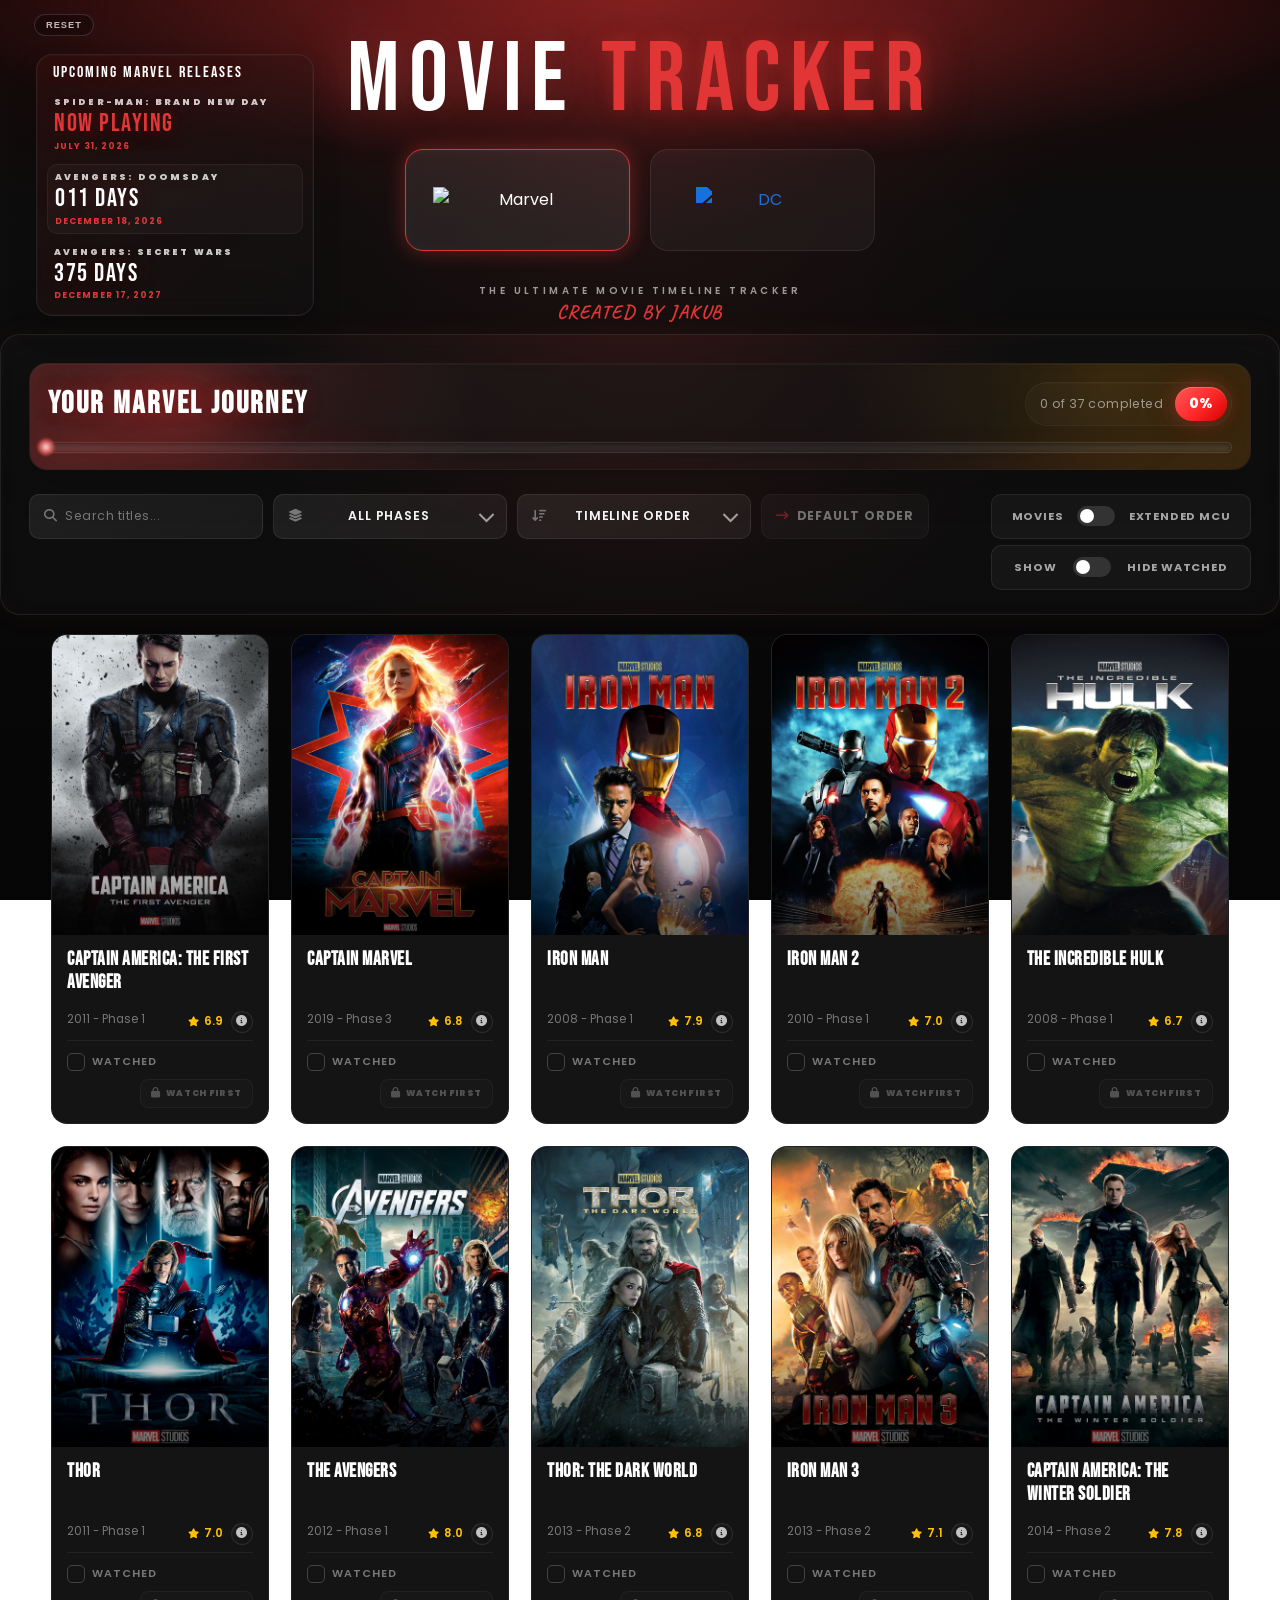
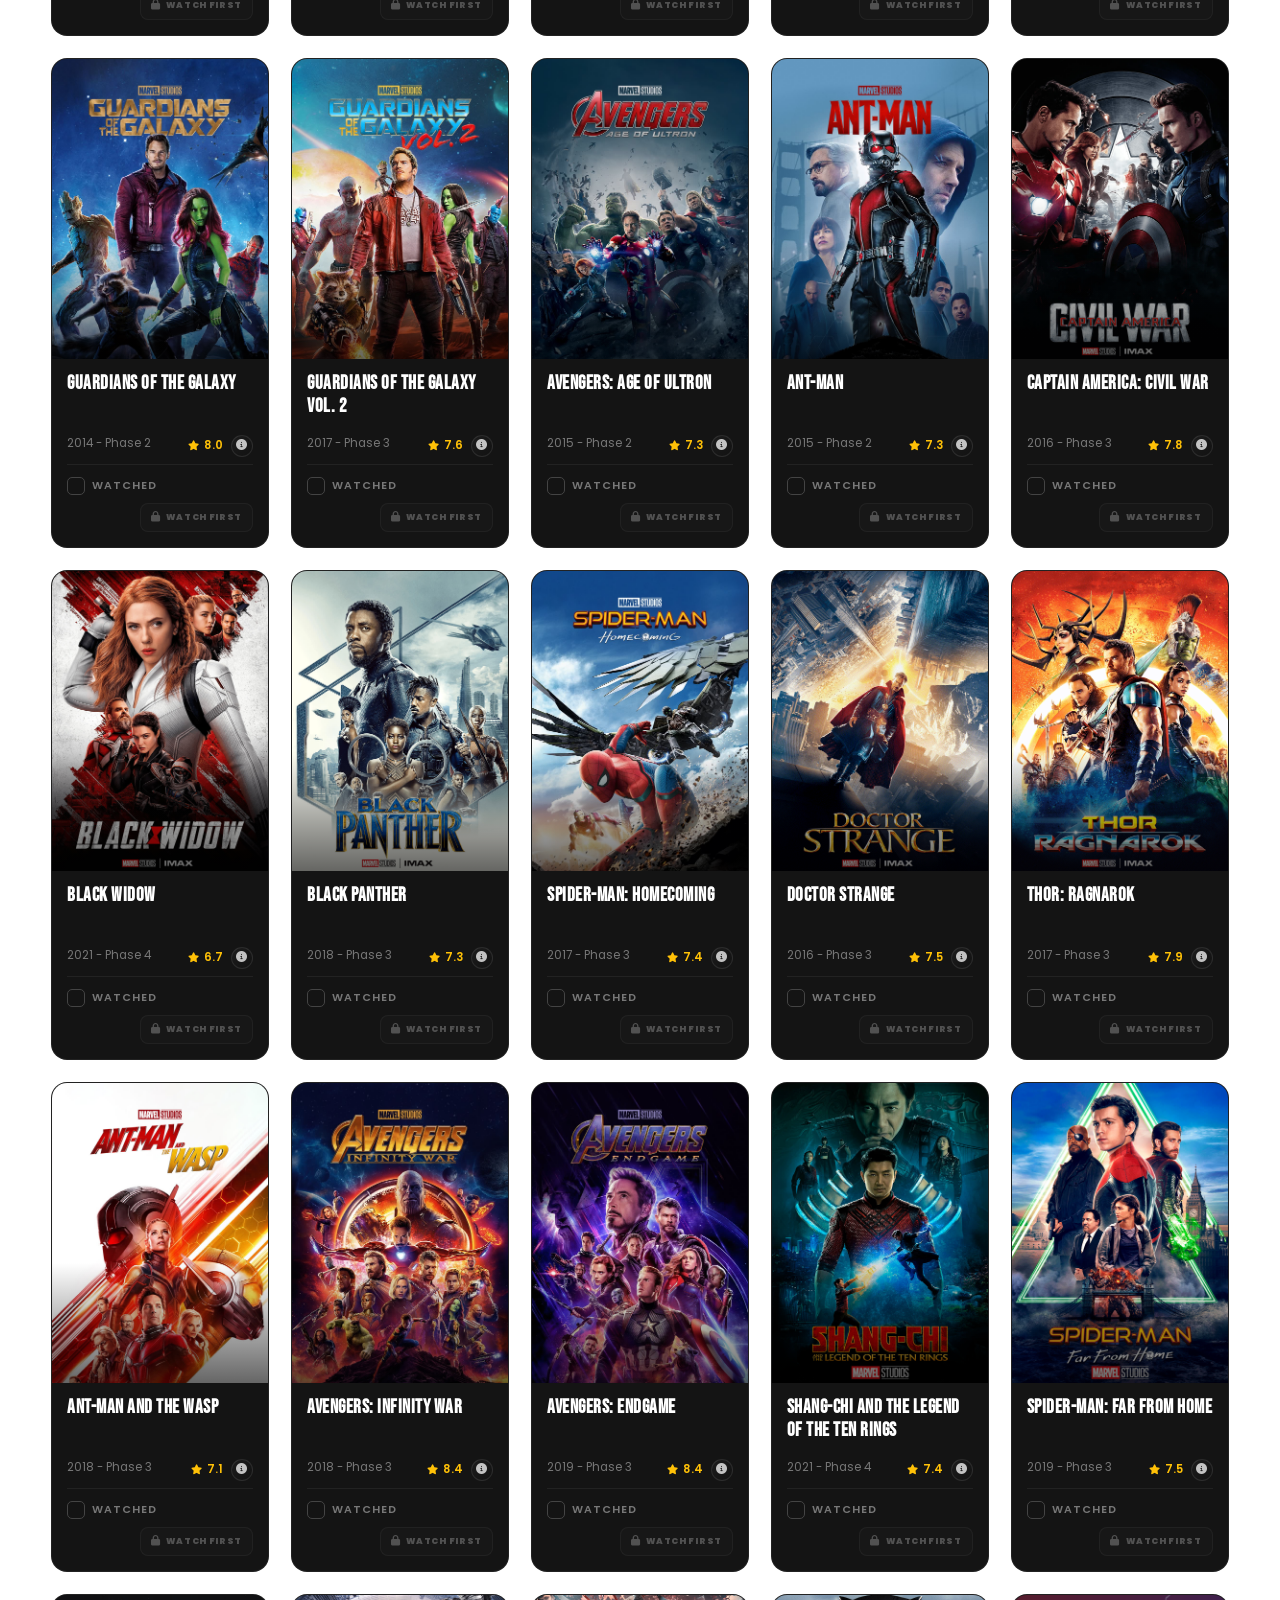
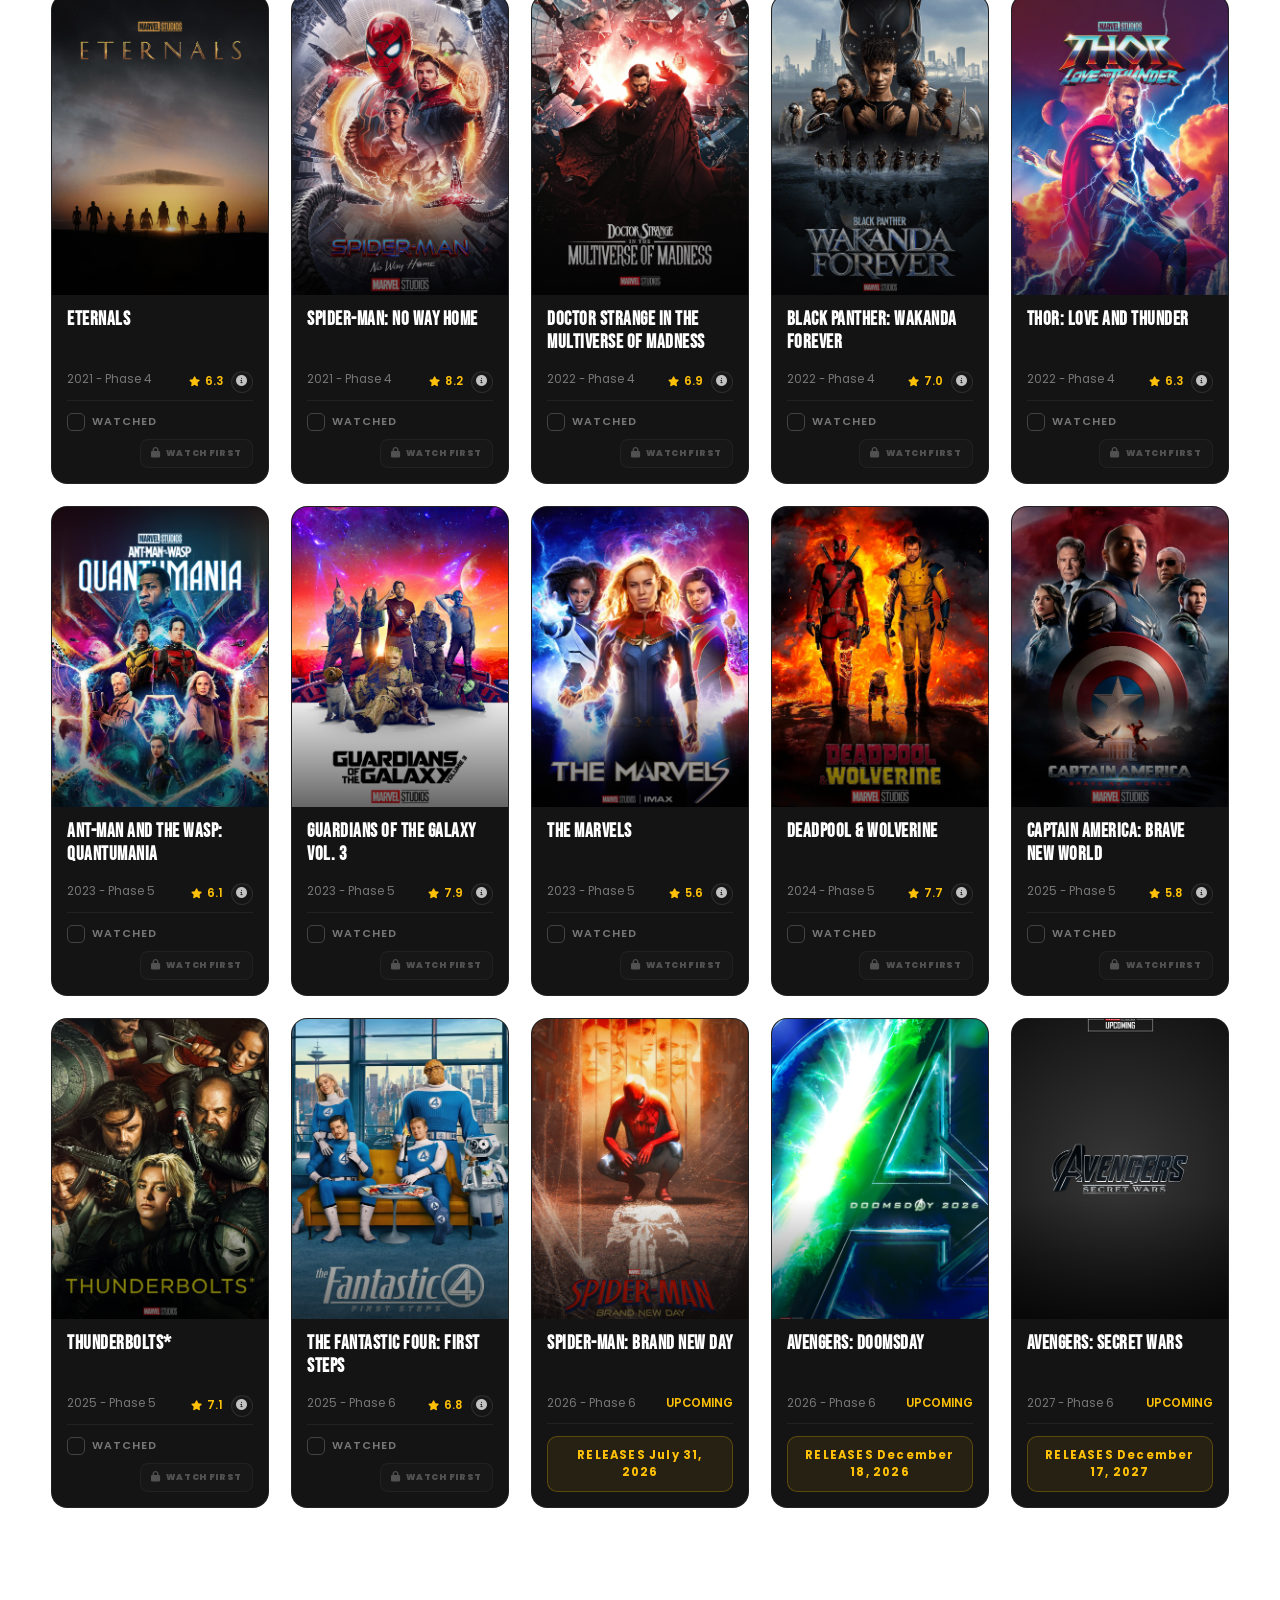
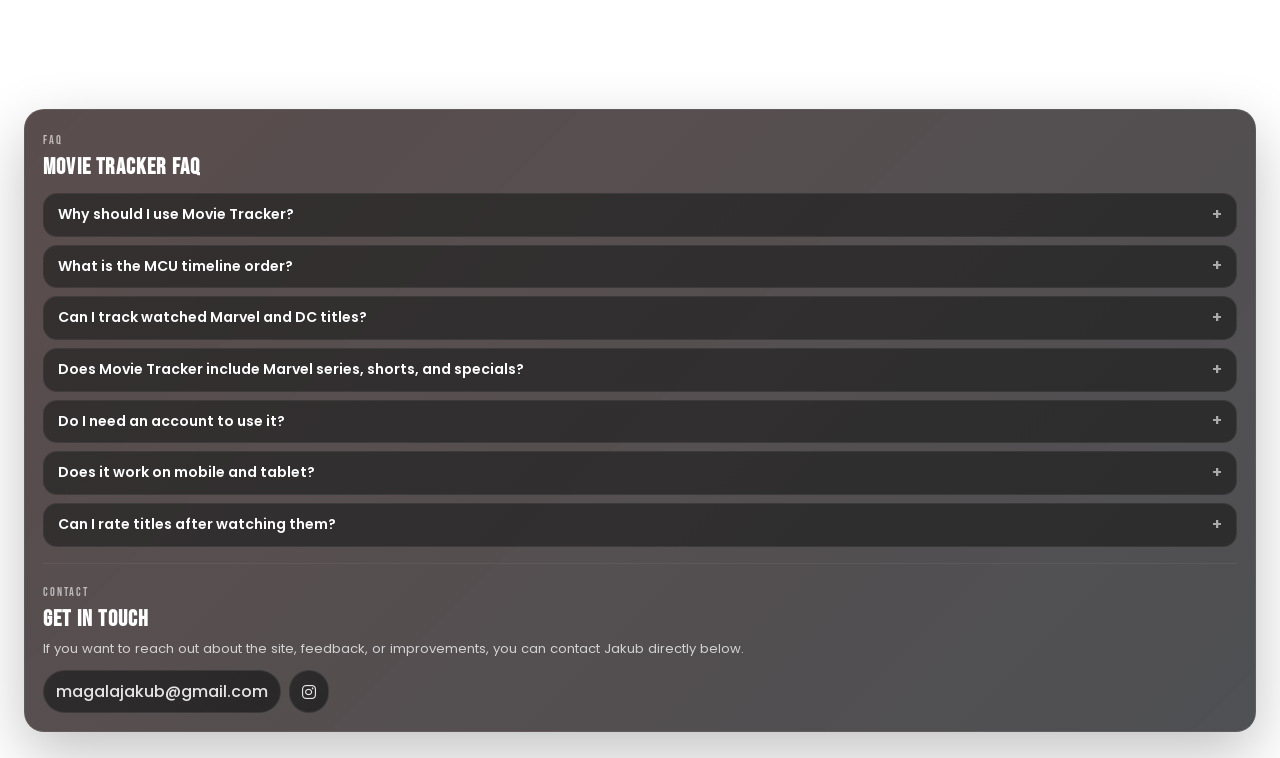
==== mcu/index.html @ 02c7b582 "Add files via upload" ====
<!DOCTYPE html>
<html lang="en">
<head>
    <meta charset="UTF-8">
    <meta name="viewport" content="width=device-width, initial-scale=1.0">
    <!-- Google tag (gtag.js) -->
    <script async src="https://www.googletagmanager.com/gtag/js?id=G-0W7NVZXKRR"></script>
    <script>
        window.dataLayer = window.dataLayer || [];
        function gtag(){dataLayer.push(arguments);}
        gtag("js", new Date());

        gtag("config", "G-0W7NVZXKRR");
    </script>
    <title>Movie Tracker | Marvel & DC Timeline Watchlist</title>
    <meta name="description" content="Track Marvel and DC movies in timeline order, mark watched titles, rate favorites, and follow your progress through the MCU and beyond.">
    <meta name="robots" content="index,follow,max-image-preview:large">
    <meta name="author" content="Jakub">
    <meta name="theme-color" content="#160707">
    <link rel="canonical" href="https://movietracker-jakub.netlify.app/">
    <link rel="icon" type="image/png" sizes="192x192" href="icon-192.png">
    <link rel="shortcut icon" href="icon-192.png">
    <link rel="icon" type="image/svg+xml" href="favicon.svg">
    <link rel="apple-touch-icon" sizes="180x180" href="apple-touch-icon.png">
    <link rel="manifest" href="site.webmanifest">

    <meta property="og:site_name" content="Movie Tracker">
    <meta property="og:title" content="Movie Tracker | Marvel & DC Timeline Watchlist">
    <meta property="og:description" content="Track Marvel and DC movies in timeline order, mark watched titles, rate favorites, and follow your progress through the MCU and beyond.">
    <meta property="og:type" content="website">
    <meta property="og:url" content="https://movietracker-jakub.netlify.app/">
    <meta property="og:image" content="https://movietracker-jakub.netlify.app/preview.png">
    <meta property="og:image:width" content="1200">
    <meta property="og:image:height" content="630">
    <meta property="og:image:alt" content="Movie Tracker preview card with Marvel and DC timeline branding">

    <meta name="twitter:card" content="summary_large_image">
    <meta name="twitter:title" content="Movie Tracker | Marvel & DC Timeline Watchlist">
    <meta name="twitter:description" content="Track Marvel and DC movies in timeline order, mark watched titles, rate favorites, and follow your progress through the MCU and beyond.">
    <meta name="twitter:image" content="https://movietracker-jakub.netlify.app/preview.png">
    <link href="https://fonts.googleapis.com/css2?family=Bebas+Neue&family=Caveat:wght@700&family=Poppins:wght@300;400;500;600&display=swap" rel="stylesheet">
    <link rel="stylesheet" href="style.css">
    <link rel="stylesheet" href="https://cdnjs.cloudflare.com/ajax/libs/font-awesome/6.4.0/css/all.min.css">
    <script type="application/ld+json">
        {
            "@context": "https://schema.org",
            "@type": "WebSite",
            "name": "Movie Tracker",
            "alternateName": "Movie Tracker Marvel DC",
            "url": "https://movietracker-jakub.netlify.app/",
            "description": "Track Marvel and DC movies in timeline order, mark watched titles, rate favorites, and follow your progress through the MCU and beyond.",
            "author": {
                "@type": "Person",
                "name": "Jakub"
            },
            "inLanguage": "en"
        }
    </script>
    <script type="application/ld+json">
        {
            "@context": "https://schema.org",
            "@type": "Organization",
            "name": "Movie Tracker",
            "url": "https://movietracker-jakub.netlify.app/",
            "logo": "https://movietracker-jakub.netlify.app/icon-192.png",
            "email": "mailto:magalajakub@gmail.com",
            "sameAs": [
                "https://www.instagram.com/jakubm17/"
            ]
        }
    </script>
    <script type="application/ld+json">
        {
            "@context": "https://schema.org",
            "@type": "FAQPage",
            "mainEntity": [
                {
                    "@type": "Question",
                    "name": "Why should I use Movie Tracker?",
                    "acceptedAnswer": {
                        "@type": "Answer",
                        "text": "Movie Tracker makes catching up feel much easier because everything is already organized in one place. Instead of jumping between random lists, you can follow the MCU in a cleaner order, include series, shorts, and specials, mark what you have already watched, and rate titles as you go. It is especially useful if you want to understand the bigger story before Avengers: Doomsday, because a lot of people want to rewatch or finally catch up on everything beforehand."
                    }
                },
                {
                    "@type": "Question",
                    "name": "What is the MCU timeline order?",
                    "acceptedAnswer": {
                        "@type": "Answer",
                        "text": "It is the order that lets you follow the MCU story chronologically. Here you can go through Marvel movies, series, shorts, and specials in a way that feels more natural than release order."
                    }
                },
                {
                    "@type": "Question",
                    "name": "Can I track watched Marvel and DC titles here?",
                    "acceptedAnswer": {
                        "@type": "Answer",
                        "text": "Yes. You can mark titles as watched, add your own rating after watching, and keep an eye on your progress as you work through the timeline."
                    }
                },
                {
                    "@type": "Question",
                    "name": "Does Movie Tracker include Marvel series, shorts, and specials?",
                    "acceptedAnswer": {
                        "@type": "Answer",
                        "text": "Yes. It is not just a movie list. The tracker also includes Marvel series, shorts, and specials, so the overall watch order feels much more complete."
                    }
                },
                {
                    "@type": "Question",
                    "name": "Do I need an account to use Movie Tracker?",
                    "acceptedAnswer": {
                        "@type": "Answer",
                        "text": "No. You can just open the site in your browser and start using it right away."
                    }
                },
                {
                    "@type": "Question",
                    "name": "Does Movie Tracker work on mobile and tablet?",
                    "acceptedAnswer": {
                        "@type": "Answer",
                        "text": "Yes. The layout is built to work on desktop, tablet, and mobile, so checking the watch order should still feel clean on different screens."
                    }
                },
                {
                    "@type": "Question",
                    "name": "Can I rate titles after watching them in Movie Tracker?",
                    "acceptedAnswer": {
                        "@type": "Answer",
                        "text": "Yes. Once you mark something as watched, you can rate it and keep your own progress a bit more personal."
                    }
                }
            ]
        }
    </script>
</head>
<body class="marvel-theme">
    <header>
        <button id="reset-progress-btn" class="reset-progress-btn" type="button">RESET</button>
        <div class="header-bg"></div>
        <div class="header-content">
            <div class="logo">MOVIE <span>TRACKER</span></div>
            <div class="release-countdown" id="release-countdown" aria-live="polite">
                <div class="release-countdown-title">UPCOMING MARVEL RELEASES</div>
                <div class="countdown-item" id="countdown-spiderman">
                    <div class="countdown-label">SPIDER-MAN: BRAND NEW DAY</div>
                    <div class="countdown-time">000d 00h 00m 00s</div>
                    <div class="countdown-date">July 31, 2026</div>
                </div>
                <div class="countdown-item countdown-item-featured" id="countdown-doomsday">
                    <div class="countdown-label">AVENGERS: DOOMSDAY</div>
                    <div class="countdown-time">000d 00h 00m 00s</div>
                    <div class="countdown-date">December 18, 2026</div>
                </div>
                <div class="countdown-item" id="countdown-secretwars">
                    <div class="countdown-label">AVENGERS: SECRET WARS</div>
                    <div class="countdown-time">000d 00h 00m 00s</div>
                    <div class="countdown-date">December 17, 2027</div>
                </div>
            </div>
            <div class="universe-switcher">
                <div class="uni-btn active marvel-btn" data-uni="marvel">
                    <img src="https://upload.wikimedia.org/wikipedia/commons/b/b9/Marvel_Logo.svg" alt="Marvel">
                </div>
                <div class="uni-btn dc-btn" data-uni="dc">
                    <img src="https://upload.wikimedia.org/wikipedia/commons/3/3d/DC_Comics_logo.svg" alt="DC">
                </div>
            </div>
            <div class="subtitle">THE ULTIMATE MOVIE TIMELINE TRACKER<br><span class="creator">CREATED BY JAKUB</span></div>
        </div>
    </header>

    <div class="sticky-journey-bar" id="sticky-journey-bar" aria-hidden="true">
        <div class="sticky-journey-inner">
            <div class="sticky-journey-top">
                <div class="sticky-journey-title" id="sticky-journey-title">YOUR MARVEL JOURNEY</div>
                <div class="sticky-journey-badges">
                    <span id="sticky-progress-text">0 of 0 completed</span>
                    <span class="badge sticky-progress-percent" id="sticky-progress-percent">0%</span>
                </div>
            </div>
            <div class="sticky-progress-track">
                <div class="sticky-progress-fill" id="sticky-progress-fill"></div>
                <div class="sticky-progress-glow" id="sticky-progress-glow"></div>
            </div>
        </div>
    </div>

    <main>
        <section class="controls">
            <div class="progress-section">
                <div class="progress-label-row">
                    <h3 id="journey-title">YOUR MARVEL JOURNEY</h3>
                    <div class="progress-badges">
                        <span id="progress-text">0 of 0 completed</span>
                        <span class="badge" id="progress-percent">0%</span>
                    </div>
                </div>
                <div class="progress-bar-bg">
                    <div class="progress-bar-fill" id="progress-fill"></div>
                    <div class="progress-bar-glow" id="progress-glow"></div>
                </div>
            </div>
            <div class="toolbar">
                <div class="filter-group">
                    <div class="filter-chip search-chip">
                        <i class="fas fa-search"></i>
                        <input type="text" id="search-input" placeholder="Search titles...">
                    </div>
                    <div id="phase-filter-container" class="filter-chip select-chip">
                        <i class="fas fa-layer-group"></i>
                        <span class="select-display" id="phase-filter-display">ALL PHASES</span>
                        <select id="phase-filter">
                            <option value="all" style="background:#1a1a1a;color:#f1f1f1;">ALL PHASES</option>
                            <option value="1" style="background:#1a1a1a;color:#f5f5f5;" data-saga="INFINITY SAGA">PHASE 1</option>
                            <option value="2" style="background:#1a1a1a;color:#e7e7e7;" data-saga="INFINITY SAGA">PHASE 2</option>
                            <option value="3" style="background:#1a1a1a;color:#d9d9d9;" data-saga="INFINITY SAGA">PHASE 3</option>
                            <option value="4" style="background:#1a1a1a;color:#cbcbcb;" data-saga="MULTIVERSE SAGA">PHASE 4</option>
                            <option value="5" style="background:#1a1a1a;color:#bdbdbd;" data-saga="MULTIVERSE SAGA">PHASE 5</option>
                            <option value="6" style="background:#1a1a1a;color:#afafaf;" data-saga="MULTIVERSE SAGA">PHASE 6</option>
                        </select>
                    </div>
                    <div class="filter-chip select-chip">
                        <i class="fas fa-sort-amount-down"></i>
                        <span class="select-display" id="sort-select-display">TIMELINE ORDER</span>
                        <select id="sort-select">
                            <option value="chrono">TIMELINE ORDER</option>
                            <option value="year">RELEASE YEAR</option>
                            <option value="imdb">IMDB RATING</option>
                            <option value="user">MY RATING</option>
                        </select>
                    </div>
                    <button type="button" class="sort-direction-btn" id="sort-direction-btn">
                        <span class="sort-direction-icon"><i class="fas fa-arrow-down-wide-short"></i></span>
                        <span class="sort-direction-text" id="sort-direction-text">DEFAULT</span>
                    </button>
                </div>
                <div class="view-toggle">
                    <span class="toggle-label">MOVIES</span>
                    <label class="switch"><input type="checkbox" id="extended-toggle"><span class="slider round"></span></label>
                    <span class="toggle-label">EXTENDED MCU</span>
                </div>
                <div class="view-toggle">
                    <span class="toggle-label">SHOW</span>
                    <label class="switch"><input type="checkbox" id="hide-seen-toggle"><span class="slider round"></span></label>
                    <span class="toggle-label">HIDE WATCHED</span>
                </div>
            </div>
        </section>
        <section id="timeline-content"></section>
    </main>

    <div id="rating-overlay" class="rating-overlay hidden">
        <div class="rating-panel">
            <div class="rating-panel-header">
                <span id="rating-panel-title">RATE THIS</span>
                <button class="close-btn" id="close-rating"><i class="fas fa-times"></i></button>
            </div>
            <div class="rating-options" id="rating-options"></div>
        </div>
    </div>

    <footer class="site-footer">
        <div class="site-footer-inner">
            <section class="footer-faq" aria-labelledby="footer-faq-title">
                <span class="footer-kicker">FAQ</span>
                <h2 id="footer-faq-title">Movie Tracker FAQ</h2>
                <div class="faq-list">
                    <details class="faq-item">
                        <summary>Why should I use Movie Tracker?</summary>
                        <p>Movie Tracker makes catching up feel much easier because everything is already organized in one place. Instead of jumping between random lists, you can follow the MCU in a cleaner order, include series, shorts, and specials, mark what you have already watched, and rate titles as you go. It is especially useful if you want to understand the bigger story before <strong>Avengers: Doomsday</strong>, because a lot of people want to rewatch or finally catch up on everything beforehand.</p>
                    </details>
                    <details class="faq-item">
                        <summary>What is the MCU timeline order?</summary>
                        <p>It is the order that lets you follow the MCU story chronologically. Here you can go through Marvel movies, series, shorts, and specials in a way that feels more natural than release order.</p>
                    </details>
                    <details class="faq-item">
                        <summary>Can I track watched Marvel and DC titles?</summary>
                        <p>Yes. You can mark titles as watched, add your own rating after watching, and keep an eye on your progress as you work through the timeline.</p>
                    </details>
                    <details class="faq-item">
                        <summary>Does Movie Tracker include Marvel series, shorts, and specials?</summary>
                        <p>Yes. It is not just a movie list. The tracker also includes Marvel series, shorts, and specials, so the overall watch order feels much more complete.</p>
                    </details>
                    <details class="faq-item">
                        <summary>Do I need an account to use it?</summary>
                        <p>No. You can just open the site in your browser and start using it right away.</p>
                    </details>
                    <details class="faq-item">
                        <summary>Does it work on mobile and tablet?</summary>
                        <p>Yes. The layout is built to work on desktop, tablet, and mobile, so checking the watch order should still feel clean on different screens.</p>
                    </details>
                    <details class="faq-item">
                        <summary>Can I rate titles after watching them?</summary>
                        <p>Yes. Once you mark something as watched, you can rate it and keep your own progress a bit more personal.</p>
                    </details>
                </div>
            </section>

            <section class="footer-contact" aria-labelledby="footer-contact-title">
                <span class="footer-kicker">Contact</span>
                <h2 id="footer-contact-title">Get in Touch</h2>
                <p class="footer-intro">If you want to reach out about the site, feedback, or improvements, you can contact Jakub directly below.</p>
                <div class="footer-links">
                    <a class="footer-link" href="mailto:magalajakub@gmail.com">magalajakub@gmail.com</a>
                    <a class="footer-link footer-link-icon" href="https://www.instagram.com/jakubm17/" target="_blank" rel="noopener noreferrer" aria-label="Instagram profile">
                        <i class="fab fa-instagram" aria-hidden="true"></i>
                    </a>
                </div>
            </section>
        </div>
    </footer>

    <script src="script.js"></script>
</body>
</html>
---- mcu/style.css ----
﻿:root {
    --bg: #0d0d0d;
    --card-bg: #141414;
    --card-border: rgba(255, 255, 255, 0.06);
    --primary: #e23636;
    --primary-glow: rgba(226, 54, 54, 0.4);
    --accent: #ffc107;
    --text: #ffffff;
    --text-dim: #777;
    --filter-bg: rgba(255, 255, 255, 0.04);
    --filter-border: rgba(255, 255, 255, 0.08);
    --filter-hover: rgba(255, 255, 255, 0.07);
}

body.dc-theme {
    --primary: #0476f2;
    --primary-glow: rgba(4, 118, 242, 0.4);
    --accent: #00ffcc;
}

* {
    box-sizing: border-box;
    margin: 0;
    padding: 0;
}

body {
    background:
        radial-gradient(ellipse 90% 45% at 50% -5%, rgba(226, 54, 54, 0.22) 0%, rgba(226, 54, 54, 0.12) 24%, rgba(226, 54, 54, 0.04) 46%, transparent 68%),
        radial-gradient(circle at 50% 18%, rgba(226, 54, 54, 0.09) 0%, transparent 42%),
        linear-gradient(180deg, #160707 0%, #0d0d0d 24%, #090909 58%, #050505 100%);
    color: var(--text);
    font-family: "Poppins", sans-serif;
    min-height: 100vh;
    background-attachment: fixed;
    overflow-x: hidden;
}

button,
input,
select,
label,
.uni-btn {
    -webkit-tap-highlight-color: transparent;
}

main {
    position: relative;
    transform: translateY(-72px);
}

header {
    position: relative;
    padding: 50px 20px 64px;
    text-align: center;
    overflow: visible;
    min-height: 360px;
}

.reset-progress-btn {
    position: absolute;
    top: 14px;
    left: 34px;
    z-index: 2;
    border: 1px solid rgba(255, 255, 255, 0.14);
    background: rgba(0, 0, 0, 0.28);
    color: rgba(255, 255, 255, 0.72);
    border-radius: 999px;
    padding: 5px 11px;
    font-size: 0.58rem;
    font-weight: 700;
    letter-spacing: 1px;
    cursor: pointer;
    transition: background 0.2s, color 0.2s, border-color 0.2s, transform 0.2s;
}

.reset-progress-btn:hover {
    background: rgba(226, 54, 54, 0.14);
    border-color: rgba(226, 54, 54, 0.45);
    color: #fff;
    transform: translateY(-1px);
}

.header-bg {
    position: absolute;
    inset: 0;
    background: radial-gradient(ellipse 80% 60% at 50% 0%, var(--primary-glow) 0%, transparent 70%);
    pointer-events: none;
    transition: background 0.5s;
}

.header-content {
    position: relative;
    z-index: 1;
    display: flex;
    flex-direction: column;
    align-items: center;
    justify-content: center;
    min-height: 240px;
}

.logo {
    font-family: "Bebas Neue", sans-serif;
    font-size: clamp(3.4rem, 8vw, 6.1rem);
    letter-spacing: 9px;
    margin-bottom: 18px;
    line-height: 0.95;
    text-transform: uppercase;
    transform: translateY(-15px);
    text-shadow:
        0 0 42px rgba(255, 255, 255, 0.08),
        0 0 55px var(--primary-glow),
        0 10px 30px rgba(0, 0, 0, 0.32);
}

.logo span {
    color: var(--primary);
    text-shadow:
        0 0 18px rgba(226, 54, 54, 0.28),
        0 0 46px rgba(226, 54, 54, 0.52);
}

.release-countdown {
    position: absolute;
    top: 4px;
    left: 16px;
    width: min(100%, 278px);
    margin: 0;
    padding: 8px 10px;
    border: 1px solid rgba(255, 255, 255, 0.08);
    border-radius: 16px;
    background:
        linear-gradient(135deg, rgba(226, 54, 54, 0.1), rgba(255, 255, 255, 0.02)),
        rgba(10, 10, 10, 0.28);
    box-shadow: 0 14px 28px rgba(0, 0, 0, 0.18), inset 0 0 0 1px rgba(255, 255, 255, 0.02);
    backdrop-filter: blur(10px);
    text-align: left;
}

.release-countdown-title {
    font-family: "Bebas Neue", sans-serif;
    font-size: 1rem;
    letter-spacing: 2px;
    color: #fff;
    margin: 0 6px 8px;
    text-shadow: 0 0 18px rgba(226, 54, 54, 0.22);
}

.countdown-item {
    padding: 6px 7px 5px;
    border-radius: 10px;
}

.countdown-item + .countdown-item {
    margin-top: 6px;
}

.countdown-item-featured {
    background: rgba(255, 255, 255, 0.03);
    border: 1px solid rgba(255, 255, 255, 0.05);
}

.countdown-label {
    font-size: 0.56rem;
    letter-spacing: 2.1px;
    color: var(--text-dim);
    margin-bottom: 3px;
    font-weight: 1000;
    color: rgba(255, 255, 255, 0.78);
}

.countdown-time {
    font-family: "Bebas Neue", sans-serif;
    font-size: clamp(1rem, 2.2vw, 1.55rem);
    letter-spacing: 1.5px;
    line-height: 1;
    color: #fff;
    text-shadow: 0 0 24px rgba(226, 54, 54, 0.28);
}

.countdown-date {
    margin-top: 3px;
    font-size: 0.54rem;
    letter-spacing: 1px;
    color: var(--primary);
    text-transform: uppercase;
    font-weight: 700;
}

.countdown-live .countdown-time {
    color: var(--primary);
}

.universe-switcher {
    display: flex;
    justify-content: center;
    gap: 14px;
    margin-bottom: 12px;
    margin-top: 0;
    transform: translateY(-20px);
}

.uni-btn {
    width: 150px;
    height: 68px;
    background: rgba(255, 255, 255, 0.04);
    border: 1px solid rgba(255, 255, 255, 0.08);
    border-radius: 14px;
    cursor: pointer;
    display: flex;
    align-items: center;
    justify-content: center;
    transition: border-color 0.3s, background 0.3s, box-shadow 0.3s;
}

.uni-btn img {
    width: 75%;
    max-width: 100%;
    max-height: 100%;
    object-fit: contain;
    filter: grayscale(1) opacity(0.4);
    transition: filter 0.3s;
}

.marvel-btn img {
    width: 76%;
}

.dc-btn img {
    width: 60%;
    filter: brightness(0) saturate(100%) invert(35%) sepia(96%) saturate(2470%) hue-rotate(201deg) brightness(100%) contrast(98%);
    opacity: 0.88;
}

.dc-btn.active img {
    filter: brightness(0) saturate(100%) invert(35%) sepia(96%) saturate(2470%) hue-rotate(201deg) brightness(112%) contrast(104%);
    opacity: 1;
}

.uni-btn:hover {
    background: rgba(255, 255, 255, 0.07);
    border-color: rgba(255, 255, 255, 0.15);
}

.uni-btn.active {
    border-color: var(--primary);
    background: rgba(255, 255, 255, 0.08);
    box-shadow: 0 0 20px var(--primary-glow), inset 0 0 12px rgba(255, 255, 255, 0.03);
}

.uni-btn.active img {
    filter: grayscale(0) opacity(1);
}

.subtitle {
    font-size: 0.62rem;
    letter-spacing: 3.4px;
    color: rgba(255, 255, 255, 0.58);
    line-height: 1.55;
    font-weight: 600;
    margin-top: -10px;
}

@media (min-width: 1025px) {
    .universe-switcher {
        gap: 20px;
        margin-bottom: 22px;
        transform: translateY(-12px);
    }

    .uni-btn {
        width: 225px;
        height: 102px;
        border-radius: 18px;
    }

    .subtitle {
        margin-top: -2px;
    }

}

.creator {
    color: var(--primary);
    letter-spacing: 1.5px;
    font-weight: 700;
    font-family: "Caveat", cursive;
    font-size: 1.2rem;
    text-transform: none;
}

.controls {
    margin: 28px auto 40px;
    padding: 28px 28px 24px;
    background:
        radial-gradient(circle at 50% 0%, rgba(226, 54, 54, 0.08), transparent 58%),
        rgba(255, 255, 255, 0.02);
    border: 1px solid var(--filter-border);
    border-radius: 20px;
    transform: translateY(-14px);
    position: relative;
    z-index: 40;
    box-shadow:
        0 0 30px rgba(226, 54, 54, 0.05),
        inset 0 0 24px rgba(226, 54, 54, 0.025);
    max-width: 1320px;
}

.controls.is-locked .toolbar {
    opacity: 0.5;
    filter: grayscale(0.12);
    pointer-events: none;
}

.controls.is-locked .progress-section {
    opacity: 0.86;
}

.controls.is-locked .filter-chip,
.controls.is-locked .sort-direction-btn,
.controls.is-locked .view-toggle {
    box-shadow: none;
}

.progress-section {
    margin-bottom: 24px;
    position: relative;
    padding: 18px 18px 16px;
    border: 1px solid rgba(255, 255, 255, 0.04);
    border-radius: 18px;
    background:
        radial-gradient(circle at 12% 20%, rgba(255, 70, 70, 0.18), transparent 28%),
        radial-gradient(circle at 88% 18%, rgba(255, 160, 0, 0.12), transparent 24%),
        linear-gradient(135deg, rgba(255, 255, 255, 0.04), rgba(255, 255, 255, 0.015)),
        rgba(10, 10, 10, 0.38);
    box-shadow:
        inset 0 1px 0 rgba(255, 255, 255, 0.03),
        inset 0 -18px 34px rgba(226, 54, 54, 0.05),
        0 18px 36px rgba(0, 0, 0, 0.18);
    overflow: hidden;
}

.progress-section::before {
    content: "";
    position: absolute;
    inset: -1px;
    border-radius: 18px;
    background: linear-gradient(90deg, rgba(255, 70, 70, 0.22), transparent 22%, transparent 78%, rgba(255, 160, 0, 0.16));
    opacity: 0.7;
    pointer-events: none;
}

.progress-section::after {
    content: "";
    position: absolute;
    left: 18px;
    right: 18px;
    bottom: 14px;
    height: 22px;
    background: radial-gradient(circle at left center, rgba(255, 60, 60, 0.22), transparent 30%);
    filter: blur(16px);
    opacity: 0.75;
    pointer-events: none;
}

.progress-label-row {
    display: flex;
    justify-content: space-between;
    align-items: center;
    margin-bottom: 16px;
    flex-wrap: wrap;
    gap: 12px;
    position: relative;
    z-index: 1;
}

#journey-title {
    font-family: "Bebas Neue", sans-serif;
    font-size: clamp(1.45rem, 2.4vw, 2rem);
    letter-spacing: 2.4px;
    position: relative;
    z-index: 1;
    text-shadow:
        0 0 18px rgba(226, 54, 54, 0.22),
        0 0 34px rgba(226, 54, 54, 0.12);
}

#journey-title::before {
    content: "";
    position: absolute;
    left: -18px;
    top: 50%;
    width: 290px;
    height: 64px;
    transform: translateY(-50%);
    background: radial-gradient(circle, rgba(255, 60, 60, 0.22) 0%, rgba(226, 54, 54, 0.1) 42%, transparent 76%);
    filter: blur(18px);
    z-index: -1;
    pointer-events: none;
}

.progress-badges {
    display: flex;
    align-items: center;
    gap: 12px;
    font-size: 0.72rem;
    color: rgba(255, 255, 255, 0.5);
    padding: 4px 4px 4px 14px;
    border-radius: 999px;
    background: linear-gradient(90deg, rgba(255, 255, 255, 0.025), rgba(255, 255, 255, 0.01));
    border: 1px solid rgba(255, 255, 255, 0.04);
    box-shadow: inset 0 1px 0 rgba(255, 255, 255, 0.02);
    position: relative;
    z-index: 1;
}

#progress-text {
    font-size: 0.78rem;
    letter-spacing: 0.4px;
    color: rgba(255, 255, 255, 0.52);
}

.badge {
    background:
        linear-gradient(135deg, #ff5858 0%, #ff2a2a 52%, #d40000 100%);
    color: #fff;
    font-weight: 800;
    font-size: 0.86rem;
    min-width: 52px;
    padding: 7px 12px;
    border-radius: 999px;
    letter-spacing: 0.9px;
    text-align: center;
    box-shadow:
        0 0 18px rgba(255, 70, 70, 0.28),
        0 0 36px rgba(255, 50, 50, 0.16),
        inset 0 1px 0 rgba(255, 255, 255, 0.22);
}

.progress-bar-bg {
    position: relative;
    background:
        linear-gradient(180deg, rgba(255, 255, 255, 0.08), rgba(255, 255, 255, 0.03)),
        rgba(255, 255, 255, 0.04);
    height: 11px;
    border-radius: 999px;
    overflow: visible;
    border: 1px solid rgba(255, 255, 255, 0.04);
    box-shadow:
        inset 0 2px 5px rgba(0, 0, 0, 0.45),
        0 0 0 1px rgba(255, 255, 255, 0.015);
}

.progress-bar-bg::before {
    content: "";
    position: absolute;
    inset: 1px;
    border-radius: inherit;
    background: linear-gradient(90deg, rgba(255, 255, 255, 0.035), transparent 18%, transparent 82%, rgba(255, 255, 255, 0.025));
    pointer-events: none;
}

.progress-bar-fill {
    background:
        linear-gradient(90deg, #ff2e2e 0%, #ff4949 45%, #ff7070 100%);
    height: 100%;
    border-radius: 999px;
    width: 0%;
    transition: width 0.8s cubic-bezier(0.4, 0, 0.2, 1);
    position: relative;
    z-index: 1;
    box-shadow:
        0 0 14px rgba(255, 70, 70, 0.45),
        0 0 28px rgba(255, 40, 40, 0.2);
}

.progress-bar-fill::after {
    content: "";
    position: absolute;
    top: 50%;
    right: -6px;
    width: 18px;
    height: 18px;
    transform: translateY(-50%);
    border-radius: 50%;
    background: radial-gradient(circle, rgba(255, 255, 255, 0.95) 0%, rgba(255, 130, 130, 0.88) 35%, rgba(255, 50, 50, 0.28) 72%, transparent 100%);
    filter: blur(1px);
    opacity: 0.95;
}

.progress-bar-glow {
    position: absolute;
    top: -8px;
    left: 0;
    height: 26px;
    border-radius: 999px;
    width: 0%;
    background: linear-gradient(90deg, rgba(255, 40, 40, 0.88), rgba(255, 120, 120, 0.6));
    filter: blur(12px);
    opacity: 0.8;
    transition: width 0.8s cubic-bezier(0.4, 0, 0.2, 1);
    pointer-events: none;
}

.sticky-journey-bar {
    position: fixed;
    top: calc(env(safe-area-inset-top, 0px) + 12px);
    left: 50%;
    width: min(calc(100% - 32px), 1080px);
    transform: translate(-50%, -16px);
    opacity: 0;
    pointer-events: none;
    z-index: 120;
    transition: opacity 0.24s ease, transform 0.24s ease;
}

.sticky-journey-bar.is-visible {
    opacity: 1;
    transform: translate(-50%, 0);
}

.sticky-journey-inner {
    padding: 12px 16px 11px;
    border-radius: 18px;
    border: 1px solid rgba(255, 255, 255, 0.07);
    background:
        radial-gradient(circle at 12% 50%, rgba(255, 70, 70, 0.16), transparent 24%),
        linear-gradient(135deg, rgba(30, 12, 12, 0.94), rgba(18, 18, 18, 0.92));
    box-shadow:
        0 18px 34px rgba(0, 0, 0, 0.28),
        0 0 28px rgba(226, 54, 54, 0.12),
        inset 0 1px 0 rgba(255, 255, 255, 0.04);
    backdrop-filter: blur(14px);
}

.sticky-journey-top {
    display: flex;
    align-items: center;
    justify-content: space-between;
    gap: 12px;
    margin-bottom: 10px;
}

.sticky-journey-title {
    font-family: "Bebas Neue", sans-serif;
    font-size: 1.15rem;
    letter-spacing: 1.9px;
    color: #fff;
    text-shadow: 0 0 18px rgba(226, 54, 54, 0.18);
}

.sticky-journey-badges {
    display: inline-flex;
    align-items: center;
    gap: 10px;
    padding: 4px 4px 4px 12px;
    border-radius: 999px;
    background: rgba(255, 255, 255, 0.035);
    border: 1px solid rgba(255, 255, 255, 0.05);
    color: rgba(255, 255, 255, 0.58);
    font-size: 0.72rem;
    white-space: nowrap;
}

.sticky-progress-percent {
    min-width: 48px;
    padding: 6px 10px;
    font-size: 0.78rem;
    box-shadow:
        0 0 14px rgba(255, 70, 70, 0.24),
        inset 0 1px 0 rgba(255, 255, 255, 0.18);
}

.sticky-progress-track {
    position: relative;
    height: 8px;
    border-radius: 999px;
    background:
        linear-gradient(180deg, rgba(255, 255, 255, 0.08), rgba(255, 255, 255, 0.03)),
        rgba(255, 255, 255, 0.04);
    border: 1px solid rgba(255, 255, 255, 0.04);
    overflow: visible;
    box-shadow: inset 0 2px 5px rgba(0, 0, 0, 0.42);
}

.sticky-progress-fill {
    position: relative;
    width: 0%;
    height: 100%;
    border-radius: inherit;
    background: linear-gradient(90deg, #ff2e2e 0%, #ff4949 45%, #ff7070 100%);
    box-shadow:
        0 0 12px rgba(255, 70, 70, 0.36),
        0 0 22px rgba(255, 40, 40, 0.18);
    transition: width 0.8s cubic-bezier(0.4, 0, 0.2, 1);
}

.sticky-progress-fill::after {
    content: "";
    position: absolute;
    top: 50%;
    right: -5px;
    width: 14px;
    height: 14px;
    transform: translateY(-50%);
    border-radius: 50%;
    background: radial-gradient(circle, rgba(255, 255, 255, 0.95) 0%, rgba(255, 130, 130, 0.82) 36%, rgba(255, 50, 50, 0.22) 76%, transparent 100%);
    opacity: 0.9;
}

.sticky-progress-glow {
    position: absolute;
    top: -6px;
    left: 0;
    width: 0%;
    height: 18px;
    border-radius: 999px;
    background: linear-gradient(90deg, rgba(255, 40, 40, 0.82), rgba(255, 120, 120, 0.56));
    filter: blur(10px);
    opacity: 0.7;
    pointer-events: none;
    transition: width 0.8s cubic-bezier(0.4, 0, 0.2, 1);
}

.toolbar {
    display: grid;
    grid-template-columns: minmax(0, 1fr) 260px;
    grid-template-areas:
        "filters show-toggle"
        "filters movies-toggle";
    justify-content: space-between;
    align-items: start;
    column-gap: 14px;
    row-gap: 6px;
    max-width: 1280px;
    margin: 0 auto;
}

.filter-group {
    grid-area: filters;
    display: flex;
    gap: 10px;
    flex: 1;
    flex-wrap: wrap;
    position: relative;
    z-index: 2;
    max-width: 900px;
}

.filter-chip {
    display: flex;
    align-items: center;
    gap: 8px;
    flex: 1 1 220px;
    min-width: 140px;
    max-width: 260px;
    min-height: 45px;
    background:
        linear-gradient(135deg, rgba(255, 255, 255, 0.035), rgba(255, 255, 255, 0.015)),
        var(--filter-bg);
    border: 1px solid var(--filter-border);
    border-radius: 10px;
    padding: 10px 14px;
    transition: border-color 0.2s, background 0.2s, box-shadow 0.2s, transform 0.2s;
}

.filter-chip:hover,
.filter-chip:focus-within {
    background: var(--filter-hover);
    border-color: rgba(255, 255, 255, 0.15);
    box-shadow: 0 10px 24px rgba(0, 0, 0, 0.16);
}

.filter-chip:focus-within {
    border-color: var(--primary);
    box-shadow:
        0 0 0 2px var(--primary-glow),
        0 0 26px rgba(226, 54, 54, 0.12);
}

.search-chip:focus-within {
    background:
        linear-gradient(135deg, rgba(226, 54, 54, 0.06), rgba(255, 255, 255, 0.015)),
        var(--filter-hover);
}

.filter-chip i {
    color: var(--text-dim);
    font-size: 0.8rem;
    flex-shrink: 0;
}

.filter-chip input,
.filter-chip select {
    background: transparent;
    border: none;
    color: var(--text);
    font-family: "Poppins", sans-serif;
    font-size: 0.78rem;
    width: 100%;
    outline: none;
    padding: 0;
    cursor: pointer;
    letter-spacing: 0.5px;
}

.search-chip {
    cursor: text;
}

.search-chip input {
    cursor: text;
}

.filter-chip input::placeholder {
    color: var(--text-dim);
}

.filter-chip select option {
    background: #1a1a1a;
    color: #fff;
}

.select-chip select {
    appearance: none;
    -webkit-appearance: none;
    position: absolute;
    inset: 0;
    width: 100%;
    height: 100%;
    opacity: 0;
    pointer-events: none;
}

.select-chip {
    position: relative;
    padding-right: 38px;
    z-index: 3;
}

.select-display {
    color: rgba(255, 255, 255, 0.96);
    font-family: "Poppins", sans-serif;
    font-size: 0.78rem;
    width: 100%;
    letter-spacing: 0.8px;
    font-weight: 600;
    text-align: center;
    white-space: nowrap;
    overflow: hidden;
    text-overflow: ellipsis;
}

.select-chip::after {
    content: "";
    position: absolute;
    right: 14px;
    top: 50%;
    width: 9px;
    height: 9px;
    border-right: 2px solid rgba(255, 255, 255, 0.58);
    border-bottom: 2px solid rgba(255, 255, 255, 0.58);
    transform: translateY(-62%) rotate(45deg);
    pointer-events: none;
    transition: border-color 0.2s, transform 0.2s;
}

.select-chip:hover::after,
.select-chip:focus-within::after {
    border-color: var(--primary);
    transform: translateY(-48%) rotate(45deg);
}

.select-chip.open::after {
    border-color: var(--primary);
    transform: translateY(-18%) rotate(225deg);
}

.custom-select-menu {
    position: absolute;
    top: calc(100% + 10px);
    left: 0;
    right: 0;
    display: none;
    flex-direction: column;
    gap: 6px;
    padding: 10px;
    border: 1px solid rgba(255, 255, 255, 0.08);
    border-radius: 14px;
    background:
        radial-gradient(circle at top center, rgba(226, 54, 54, 0.08), transparent 62%),
        rgba(14, 14, 14, 0.98);
    box-shadow:
        0 0 26px rgba(226, 54, 54, 0.08),
        0 22px 50px rgba(0, 0, 0, 0.42);
    backdrop-filter: blur(12px);
    z-index: 200;
}

.select-chip.open .custom-select-menu {
    display: flex;
}

.custom-select-option {
    border: 1px solid rgba(255, 255, 255, 0.06);
    background: rgba(255, 255, 255, 0.025);
    color: rgba(255, 255, 255, 0.86);
    border-radius: 10px;
    padding: 10px 12px;
    text-align: left;
    font-family: "Poppins", sans-serif;
    font-size: 0.76rem;
    font-weight: 600;
    letter-spacing: 0.8px;
    cursor: pointer;
    transition: border-color 0.18s, background 0.18s, transform 0.18s, color 0.18s;
    display: flex;
    align-items: center;
    justify-content: space-between;
    gap: 12px;
}

.custom-select-option:hover {
    background: rgba(255, 255, 255, 0.06);
    border-color: rgba(255, 255, 255, 0.16);
    color: #fff;
    transform: translateY(-1px);
}

.custom-select-option.active {
    background: linear-gradient(135deg, rgba(226, 54, 54, 0.18), rgba(255, 255, 255, 0.04));
    border-color: rgba(226, 54, 54, 0.38);
    color: #fff;
}

.custom-select-option-label {
    flex: 1 1 auto;
}

.custom-select-option-saga {
    flex-shrink: 0;
    font-size: 0.58rem;
    font-weight: 700;
    letter-spacing: 1.4px;
    color: rgba(255, 255, 255, 0.46);
    text-transform: uppercase;
}

.custom-select-option.active .custom-select-option-saga {
    color: rgba(255, 255, 255, 0.72);
}

.sort-direction-btn {
    display: inline-flex;
    align-items: center;
    justify-content: center;
    gap: 8px;
    min-width: 164px;
    padding: 10px 14px;
    border: 1px solid var(--filter-border);
    border-radius: 10px;
    background:
        linear-gradient(135deg, rgba(255, 255, 255, 0.035), rgba(255, 255, 255, 0.015)),
        var(--filter-bg);
    color: rgba(255, 255, 255, 0.9);
    font-family: "Poppins", sans-serif;
    font-size: 0.76rem;
    font-weight: 700;
    letter-spacing: 0.8px;
    cursor: pointer;
    transition: border-color 0.2s, background 0.2s, box-shadow 0.2s, transform 0.2s, opacity 0.2s;
    max-width: 240px;
}

.sort-direction-btn:hover {
    background: var(--filter-hover);
    border-color: rgba(255, 255, 255, 0.15);
    box-shadow: 0 10px 24px rgba(0, 0, 0, 0.16);
    transform: translateY(-1px);
}

.sort-direction-btn:active {
    transform: translateY(0);
}

.sort-direction-btn.is-disabled {
    opacity: 0.45;
    cursor: default;
    box-shadow: none;
}

.sort-direction-btn.is-disabled:hover {
    background:
        linear-gradient(135deg, rgba(255, 255, 255, 0.035), rgba(255, 255, 255, 0.015)),
        var(--filter-bg);
    border-color: var(--filter-border);
    transform: none;
}

.sort-direction-icon {
    color: var(--primary);
    font-size: 0.78rem;
    line-height: 1;
}

.sort-direction-text {
    min-width: 96px;
    text-align: center;
}

.view-toggle {
    display: flex;
    align-items: center;
    gap: 8px;
    justify-content: space-between;
    width: 100%;
    min-height: 45px;
    background: var(--filter-bg);
    border: 1px solid var(--filter-border);
    border-radius: 10px;
    padding: 10px 14px;
    max-width: none;
    margin: 0;
}

.toolbar > .view-toggle:nth-of-type(1) {
    grid-area: movies-toggle;
    margin-top: 0;
}

.toolbar > .view-toggle:nth-of-type(2) {
    grid-area: show-toggle;
}

.toggle-label {
    font-family: "Poppins", sans-serif;
    font-size: 0.7rem;
    font-weight: 700;
    letter-spacing: 0.8px;
    line-height: 1;
    flex: 1 1 auto;
    min-width: 0;
    text-align: center;
    white-space: nowrap;
    text-transform: uppercase;
    color: rgba(255, 255, 255, 0.62);
}

.switch {
    position: relative;
    width: 38px;
    height: 20px;
}

.switch input {
    opacity: 0;
    width: 0;
    height: 0;
}

.slider {
    position: absolute;
    inset: 0;
    background: #333;
    border-radius: 20px;
    cursor: pointer;
    transition: background 0.3s;
}

.slider::before {
    content: "";
    position: absolute;
    height: 14px;
    width: 14px;
    left: 3px;
    bottom: 3px;
    background: #fff;
    border-radius: 50%;
    transition: transform 0.3s;
}

input:checked + .slider {
    background: var(--primary);
}

input:checked + .slider::before {
    transform: translateX(18px);
}

.grid {
    display: grid;
    grid-template-columns: repeat(auto-fill, minmax(210px, 1fr));
    gap: 22px;
    padding: 0 4% 60px;
    transform: translateY(-35px);
}

#timeline-content {
    position: relative;
}

#timeline-content.is-locked {
    pointer-events: none;
}

#timeline-content.is-locked .grid {
    opacity: 0.78;
    filter: saturate(0.88);
}

.dc-coming-soon-mode {
    isolation: isolate;
}

.dc-coming-soon-stamp {
    position: absolute;
    top: calc(47% - 240px);
    left: 50%;
    width: min(88%, 980px);
    padding: 14px;
    border: 6px solid rgba(255, 42, 42, 0.9);
    border-radius: 22px;
    background: rgba(22, 0, 0, 0.08);
    box-shadow:
        0 0 24px rgba(255, 40, 40, 0.2),
        inset 0 0 0 3px rgba(255, 42, 42, 0.55);
    transform: translate(-50%, -50%) rotate(-11deg);
    z-index: 12;
    pointer-events: none;
    opacity: 0.78;
}

.dc-coming-soon-stamp::before {
    content: "";
    position: absolute;
    inset: 9px;
    border: 3px solid rgba(255, 42, 42, 0.75);
    border-radius: 14px;
}

.dc-coming-soon-stamp-inner {
    display: block;
    font-family: "Bebas Neue", sans-serif;
    font-size: clamp(4.2rem, 11vw, 8.8rem);
    line-height: 0.9;
    letter-spacing: 5px;
    text-align: center;
    color: rgba(255, 34, 34, 0.92);
    text-shadow:
        0 0 1px rgba(255, 255, 255, 0.28),
        0 0 18px rgba(255, 40, 40, 0.16);
}

.card {
    background: var(--card-bg);
    border: 1px solid var(--card-border);
    border-radius: 16px;
    overflow: hidden;
    display: flex;
    flex-direction: column;
    transition: transform 0.3s, border-color 0.3s, box-shadow 0.3s, opacity 0.3s;
    animation: fadeUp 0.4s ease both;
}

@keyframes fadeUp {
    from {
        opacity: 0;
        transform: translateY(14px);
    }

    to {
        opacity: 1;
        transform: translateY(0);
    }
}

.card:hover {
    transform: translateY(-6px);
    border-color: var(--primary);
    box-shadow: 0 12px 40px rgba(0, 0, 0, 0.4), 0 0 0 1px var(--primary-glow);
}

.card.seen .poster,
.card.seen .card-content h4,
.card.seen .meta,
.card.seen .seen-label {
    opacity: 0.46;
}

.card.seen .rating-btn {
    opacity: 1;
}

.card.seen .poster {
    transform: scale(0.988);
}

.card.seen .poster-img {
    filter: saturate(0.75) brightness(0.88);
}

.card.seen .card-content h4,
.card.seen .meta,
.card.seen .seen-label {
    transform: translateY(1px);
}

.poster {
    width: 100%;
    height: 300px;
    background-color: #111;
    position: relative;
    display: flex;
    align-items: center;
    justify-content: center;
    overflow: hidden;
    transition: opacity 0.42s ease, transform 0.42s ease, filter 0.42s ease;
}

.poster-img {
    width: 100%;
    height: 100%;
    object-fit: cover;
    display: block;
    background: #111;
    transition: filter 0.42s ease, opacity 0.42s ease, transform 0.42s ease;
}

.poster-fallback .poster-img {
    filter: saturate(1.05);
}

.poster-overlay {
    position: absolute;
    inset: 0;
    background: linear-gradient(to bottom, transparent 60%, rgba(0, 0, 0, 0.6) 100%);
    pointer-events: none;
}

.type-badge {
    position: absolute;
    top: 10px;
    right: 10px;
    background: var(--primary);
    color: #fff;
    font-family: "Bebas Neue", sans-serif;
    font-size: 0.7rem;
    letter-spacing: 1px;
    padding: 3px 8px;
    border-radius: 6px;
    z-index: 1;
}

.card-content {
    padding: 13px 15px 15px;
    display: flex;
    flex-direction: column;
    flex-grow: 1;
    gap: 5px;
}

.card-content h4 {
    font-family: "Bebas Neue", sans-serif;
    font-size: 1.2rem;
    letter-spacing: 0.5px;
    line-height: 1.2;
    min-height: 58px;
    transition: opacity 0.42s ease, transform 0.42s ease;
}

.meta {
    display: flex;
    justify-content: space-between;
    gap: 8px;
    font-size: 0.72rem;
    color: var(--text-dim);
    margin-bottom: 2px;
    position: relative;
    transition: opacity 0.42s ease, transform 0.42s ease;
}

.meta-year {
    min-width: 0;
}

.meta-right {
    display: inline-flex;
    align-items: center;
    gap: 8px;
    flex-shrink: 0;
}

.info-entry {
    position: static;
    display: inline-flex;
    align-items: center;
}

.imdb-val {
    color: var(--accent);
    font-weight: 600;
    white-space: nowrap;
}

.imdb-val i {
    font-size: 0.62rem;
    margin-right: 2px;
}

.info-btn {
    position: relative;
    width: 22px;
    height: 22px;
    border: 1px solid rgba(255, 255, 255, 0.09);
    border-radius: 50%;
    background:
        linear-gradient(135deg, rgba(255, 255, 255, 0.06), rgba(255, 255, 255, 0.02)),
        rgba(12, 12, 12, 0.66);
    color: rgba(255, 255, 255, 0.74);
    display: inline-flex;
    align-items: center;
    justify-content: center;
    cursor: pointer;
    flex-shrink: 0;
    transition: transform 0.18s ease, color 0.18s ease, border-color 0.18s ease, box-shadow 0.18s ease, background 0.18s ease;
}

.info-btn i {
    font-size: 0.72rem;
}

.info-btn:hover,
.info-entry.is-open .info-btn {
    color: #fff;
    border-color: rgba(226, 54, 54, 0.36);
    background:
        linear-gradient(135deg, rgba(226, 54, 54, 0.18), rgba(255, 255, 255, 0.04)),
        rgba(12, 12, 12, 0.74);
    box-shadow:
        0 0 0 1px rgba(226, 54, 54, 0.08),
        0 0 20px rgba(226, 54, 54, 0.18);
    transform: translateY(-1px);
}

.info-popover {
    position: absolute;
    bottom: calc(100% + 10px);
    right: 0;
    width: min(220px, calc(100vw - 40px), calc(100% - 4px));
    padding: 12px;
    border-radius: 14px;
    border: 1px solid rgba(255, 255, 255, 0.08);
    background:
        linear-gradient(135deg, rgba(20, 20, 20, 0.96), rgba(38, 12, 12, 0.92)),
        rgba(10, 10, 10, 0.92);
    box-shadow:
        0 18px 38px rgba(0, 0, 0, 0.34),
        0 0 26px rgba(226, 54, 54, 0.12);
    backdrop-filter: blur(14px);
    opacity: 0;
    transform: translateY(8px) scale(0.98);
    pointer-events: none;
    transition: opacity 0.2s ease, transform 0.2s ease;
    z-index: 30;
}

.info-popover::before {
    content: "";
    position: absolute;
    bottom: -6px;
    right: 10px;
    width: 12px;
    height: 12px;
    border-right: 1px solid rgba(255, 255, 255, 0.08);
    border-bottom: 1px solid rgba(255, 255, 255, 0.08);
    background: rgba(26, 18, 18, 0.96);
    transform: rotate(45deg);
}

.info-entry.is-open .info-popover {
    opacity: 1;
    transform: translateY(0) scale(1);
    pointer-events: auto;
}

.info-popover-summary {
    color: rgba(255, 255, 255, 0.84);
    font-size: 0.72rem;
    line-height: 1.45;
    margin-bottom: 10px;
    text-align: left;
}

.info-popover-links {
    display: flex;
    flex-wrap: wrap;
    gap: 7px;
}

.info-popover-link {
    display: inline-flex;
    align-items: center;
    justify-content: center;
    min-height: 28px;
    padding: 6px 10px;
    border-radius: 999px;
    border: 1px solid rgba(226, 54, 54, 0.24);
    background: linear-gradient(135deg, rgba(226, 54, 54, 0.16), rgba(255, 255, 255, 0.04));
    color: #fff;
    text-decoration: none;
    font-size: 0.66rem;
    font-weight: 700;
    letter-spacing: 0.4px;
    transition: transform 0.18s ease, border-color 0.18s ease, background 0.18s ease, box-shadow 0.18s ease;
}

.info-popover-link:hover {
    transform: translateY(-1px);
    border-color: rgba(255, 110, 110, 0.42);
    background: linear-gradient(135deg, rgba(226, 54, 54, 0.24), rgba(255, 255, 255, 0.06));
    box-shadow: 0 10px 20px rgba(0, 0, 0, 0.2);
}

.actions {
    display: flex;
    justify-content: space-between;
    align-items: center;
    flex-wrap: wrap;
    border-top: 1px solid rgba(255, 255, 255, 0.06);
    padding-top: 12px;
    margin-top: auto;
    gap: 8px;
}

.actions > * {
    min-width: 0;
}

.upcoming-notice {
    width: 100%;
    text-align: center;
    padding: 10px 12px;
    border-radius: 10px;
    border: 1px solid rgba(255, 193, 7, 0.25);
    background: rgba(255, 193, 7, 0.08);
    color: var(--accent);
    font-size: 0.72rem;
    font-weight: 700;
    letter-spacing: 1.2px;
}

.seen-label {
    display: flex;
    align-items: center;
    gap: 7px;
    font-size: 0.68rem;
    font-weight: 600;
    letter-spacing: 1px;
    cursor: pointer;
    color: var(--text-dim);
    flex: 1 1 auto;
    min-width: 0;
    transition: color 0.2s, opacity 0.42s ease, transform 0.42s ease;
}

.seen-label:hover {
    color: var(--text);
}

.seen-label input[type="checkbox"] {
    display: none;
}

.checkmark {
    width: 18px;
    height: 18px;
    border: 1.5px solid #444;
    border-radius: 5px;
    display: flex;
    align-items: center;
    justify-content: center;
    flex-shrink: 0;
    transition: background 0.2s, border-color 0.2s;
    position: relative;
}

.checkmark::after {
    content: "\2713";
    font-size: 11px;
    color: #fff;
    opacity: 0;
    transition: opacity 0.2s;
}

.seen-label input:checked ~ .checkmark {
    background: var(--primary);
    border-color: var(--primary);
}

.seen-label input:checked ~ .checkmark::after {
    opacity: 1;
}

.rating-btn {
    border: none;
    cursor: pointer;
    border-radius: 8px;
    font-family: "Poppins", sans-serif;
    transition: transform 0.15s, box-shadow 0.15s;
    flex-shrink: 0;
    min-width: 0;
    max-width: 100%;
    margin-left: auto;
}

.rating-btn:hover {
    transform: scale(1.04);
}

.rating-btn:active {
    transform: scale(0.98);
}

.rating-btn.is-disabled,
.rating-btn:disabled {
    background: rgba(255, 255, 255, 0.025);
    border: 1px solid rgba(255, 255, 255, 0.06);
    color: #666;
    padding: 7px 10px;
    font-size: 0.54rem;
    font-weight: 900;
    letter-spacing: 0.7px;
    display: inline-flex;
    align-items: center;
    justify-content: center;
    gap: 6px;
    cursor: not-allowed;
    transform: none;
    box-shadow: none;
    opacity: 0.75;
}

.rating-btn.is-disabled:hover,
.rating-btn:disabled:hover,
.rating-btn.is-disabled:active,
.rating-btn:disabled:active {
    transform: none;
}

.rating-btn.is-disabled i,
.rating-btn:disabled i {
    font-size: 0.65rem;
    margin: 0;
}

.rating-btn.unrated {
    background: rgba(255, 255, 255, 0.03);
    border: 1px solid rgba(255, 255, 255, 0.08);
    color: #888;
    padding: 7px 10px;
    font-size: 0.54rem;
    font-weight: 900;
    letter-spacing: 0.7px;
    display: inline-flex;
    align-items: center;
    justify-content: center;
    gap: 6px;
    white-space: nowrap;
}

.rating-btn.unrated:hover {
    background: rgba(255, 255, 255, 0.08);
    color: #fff;
    border-color: rgba(255, 255, 255, 0.2);
}

.rating-btn.unrated i {
    font-size: 0.65rem;
    margin: 0;
}

.rating-btn.rated {
    background: color-mix(in srgb, var(--rc) 15%, transparent);
    border: 1px solid color-mix(in srgb, var(--rc) 40%, transparent);
    color: var(--rc);
    padding: 5px 9px;
    display: inline-flex;
    align-items: center;
    justify-content: center;
    gap: 5px;
}

.rb-num {
    font-family: "Bebas Neue", sans-serif;
    font-size: 1.05rem;
    line-height: 1;
}

.rb-label {
    font-size: 0.6rem;
    font-weight: 500;
    white-space: nowrap;
    overflow: hidden;
    text-overflow: ellipsis;
    max-width: 72px;
}

.rating-overlay {
    position: fixed;
    inset: 0;
    background: rgba(0, 0, 0, 0.75);
    backdrop-filter: blur(8px);
    z-index: 1000;
    display: flex;
    align-items: center;
    justify-content: center;
    padding: 20px;
    opacity: 0;
    transition: opacity 0.25s;
}

.rating-overlay.hidden {
    display: none;
}

.rating-overlay.visible {
    opacity: 1;
}

.rating-panel {
    background: #161616;
    border: 1px solid rgba(255, 255, 255, 0.1);
    border-radius: 20px;
    width: 100%;
    max-width: 400px;
    overflow: hidden;
    box-shadow: 0 30px 80px rgba(0, 0, 0, 0.7);
    transform: translateY(10px);
    transition: transform 0.25s;
}

.rating-overlay.visible .rating-panel {
    transform: translateY(0);
}

.rating-panel-header {
    display: flex;
    justify-content: space-between;
    align-items: center;
    padding: 18px 20px;
    border-bottom: 1px solid rgba(255, 255, 255, 0.07);
}

#rating-panel-title {
    font-family: "Bebas Neue", sans-serif;
    font-size: 1.1rem;
    letter-spacing: 2px;
    white-space: nowrap;
    overflow: hidden;
    text-overflow: ellipsis;
    max-width: 300px;
}

.close-btn {
    background: rgba(255, 255, 255, 0.06);
    border: 1px solid rgba(255, 255, 255, 0.1);
    border-radius: 8px;
    color: var(--text-dim);
    width: 30px;
    height: 30px;
    display: flex;
    align-items: center;
    justify-content: center;
    cursor: pointer;
    font-size: 0.75rem;
    flex-shrink: 0;
    transition: background 0.2s, color 0.2s;
}

.close-btn:hover {
    background: rgba(255, 255, 255, 0.12);
    color: #fff;
}

.rating-options {
    display: flex;
    flex-direction: column;
    padding: 10px;
    gap: 3px;
    max-height: 70vh;
    overflow-y: auto;
}

.rating-options::-webkit-scrollbar {
    width: 4px;
}

.rating-options::-webkit-scrollbar-track {
    background: transparent;
}

.rating-options::-webkit-scrollbar-thumb {
    background: #333;
    border-radius: 4px;
}

.rating-option {
    display: flex;
    align-items: center;
    gap: 14px;
    padding: 9px 14px;
    background: transparent;
    border: 1px solid transparent;
    border-radius: 10px;
    cursor: pointer;
    transition: background 0.15s, border-color 0.15s;
    text-align: left;
    width: 100%;
}

.rating-option:hover {
    background: color-mix(in srgb, var(--rc) 12%, transparent);
    border-color: color-mix(in srgb, var(--rc) 25%, transparent);
}

.rating-option.selected {
    background: color-mix(in srgb, var(--rc) 18%, transparent);
    border-color: color-mix(in srgb, var(--rc) 50%, transparent);
}

.ro-num {
    font-family: "Bebas Neue", sans-serif;
    font-size: 1.5rem;
    color: var(--rc);
    line-height: 1;
    width: 24px;
    text-align: center;
    flex-shrink: 0;
}

.ro-label {
    font-size: 0.85rem;
    color: #ccc;
    font-weight: 400;
}

.rating-option.selected .ro-label {
    color: #fff;
    font-weight: 600;
}

.rating-option-clear .ro-num {
    width: 24px;
    font-size: 1rem;
    color: var(--text-dim);
}

.rating-option-clear .ro-label {
    color: #ffb3b3;
    text-transform: uppercase;
    letter-spacing: 1px;
    font-size: 0.76rem;
}

.rating-option-clear:hover,
.rating-option-clear.selected {
    background: rgba(226, 54, 54, 0.12);
    border-color: rgba(226, 54, 54, 0.35);
}

.rating-option-clear.selected .ro-label,
.rating-option-clear:hover .ro-label,
.rating-option-clear:hover .ro-num,
.rating-option-clear.selected .ro-num {
    color: #fff;
}

@media (max-width: 1024px) {
    .dc-coming-soon-stamp {
        top: 44%;
        width: min(92%, 760px);
        padding: 12px;
        border-width: 5px;
        border-radius: 18px;
    }

    .dc-coming-soon-stamp::before {
        inset: 8px;
        border-width: 3px;
        border-radius: 12px;
    }

    .dc-coming-soon-stamp-inner {
        font-size: clamp(3.1rem, 10vw, 6.5rem);
        letter-spacing: 3.5px;
    }

    .sticky-journey-bar {
        top: calc(env(safe-area-inset-top, 0px) + 10px);
        width: min(calc(100% - 24px), 920px);
    }

    .sticky-journey-inner {
        padding: 11px 14px 10px;
    }

    .sticky-journey-title {
        font-size: 1.02rem;
    }

    .sticky-journey-badges {
        gap: 8px;
        padding-left: 10px;
        font-size: 0.68rem;
    }

    .sticky-progress-percent {
        min-width: 44px;
        padding: 5px 9px;
        font-size: 0.74rem;
    }

    main {
        transform: translateY(-34px);
    }

    header {
        padding: 34px 24px 44px;
        min-height: auto;
    }

    .reset-progress-btn {
        top: 16px;
        left: 20px;
    }

    .header-content {
        min-height: 0;
        padding-top: 42px;
        gap: 14px;
    }

    .logo {
        transform: none;
        margin-bottom: 0;
        font-size: clamp(3rem, 10vw, 4.8rem);
        letter-spacing: 7px;
    }

    .release-countdown {
        position: static;
        transform: none;
        width: min(100%, 720px);
        margin: 0 auto 8px;
        border-radius: 18px;
    }

    .countdown-time {
        font-size: clamp(1.1rem, 3vw, 1.45rem);
    }

    .universe-switcher {
        flex-wrap: nowrap;
        justify-content: center;
        gap: 16px;
        margin-bottom: 8px;
        transform: none;
    }

    .uni-btn {
        width: min(44vw, 200px);
        height: 84px;
        border-radius: 16px;
    }

    .subtitle {
        margin-top: 0;
        font-size: 0.6rem;
        letter-spacing: 2.6px;
    }

    .creator {
        font-size: 1.05rem;
    }

    .controls {
        margin: 18px 4% 28px;
        padding: 22px;
        max-width: none;
        transform: none;
    }

    .progress-section {
        margin-bottom: 20px;
        padding: 16px 16px 14px;
    }

    .progress-section::after {
        left: 16px;
        right: 16px;
        bottom: 12px;
    }

    .progress-label-row {
        margin-bottom: 14px;
    }

    #journey-title {
        font-size: clamp(1.35rem, 2.8vw, 1.75rem);
    }

    #journey-title::before {
        left: -12px;
        width: 220px;
        height: 52px;
    }

    .progress-badges {
        margin-left: auto;
    }

    #progress-text {
        font-size: 0.74rem;
    }

    .badge {
        min-width: 50px;
        padding: 6px 11px;
        font-size: 0.82rem;
    }

    .progress-bar-bg {
        height: 10px;
    }

    .progress-bar-glow {
        top: -7px;
        height: 22px;
    }

    .toolbar {
        display: grid;
        grid-template-columns: repeat(2, minmax(0, 1fr));
        gap: 12px;
        max-width: none;
        align-items: stretch;
    }

    .filter-group {
        grid-area: auto;
        grid-column: 1 / -1;
        display: grid;
        grid-template-columns: repeat(2, minmax(0, 1fr));
        gap: 12px;
        max-width: none;
    }

    .filter-chip {
        flex: none;
        width: 100%;
        min-width: 0;
        max-width: none;
    }

    .sort-direction-btn {
        width: 100%;
        min-width: 0;
        max-width: none;
    }

    .toolbar > .view-toggle:nth-of-type(1),
    .toolbar > .view-toggle:nth-of-type(2) {
        grid-area: auto;
    }

    .view-toggle {
        width: 100%;
        max-width: none;
        min-height: 45px;
    }

    .grid {
        grid-template-columns: repeat(auto-fit, minmax(180px, 1fr));
        gap: 16px;
        padding: 0 4% 42px;
        transform: none;
    }

    .poster {
        height: 280px;
    }
}

@media (max-width: 680px) {
    .dc-coming-soon-stamp {
        top: 40%;
        width: calc(100% - 20px);
        padding: 9px;
        border-width: 4px;
        border-radius: 14px;
        transform: translate(-50%, -50%) rotate(-9deg);
        opacity: 0.72;
    }

    .dc-coming-soon-stamp::before {
        inset: 6px;
        border-width: 2px;
        border-radius: 10px;
    }

    .dc-coming-soon-stamp-inner {
        font-size: clamp(2.2rem, 13vw, 4.2rem);
        letter-spacing: 2.4px;
    }

    .sticky-journey-bar {
        top: calc(env(safe-area-inset-top, 0px) + 8px);
        width: calc(100% - 16px);
    }

    .sticky-journey-inner {
        padding: 9px 11px 8px;
        border-radius: 14px;
    }

    .sticky-journey-top {
        gap: 8px;
        margin-bottom: 8px;
    }

    .sticky-journey-title {
        font-size: 0.92rem;
        letter-spacing: 1.3px;
    }

    .sticky-journey-badges {
        gap: 6px;
        padding: 3px 3px 3px 8px;
        font-size: 0.62rem;
    }

    .sticky-progress-percent {
        min-width: 40px;
        padding: 5px 8px;
        font-size: 0.68rem;
    }

    .sticky-progress-track {
        height: 6px;
    }

    .sticky-progress-fill::after {
        width: 11px;
        height: 11px;
        right: -3px;
    }

    .sticky-progress-glow {
        top: -5px;
        height: 14px;
    }

    main {
        transform: none;
    }

    header {
        padding: 18px 14px 28px;
        min-height: auto;
    }

    .reset-progress-btn {
        top: 12px;
        left: 14px;
        padding: 4px 10px;
        font-size: 0.55rem;
    }

    .header-content {
        min-height: 0;
        padding-top: 34px;
        gap: 12px;
    }

    .logo {
        font-size: clamp(2.6rem, 16vw, 4rem);
        letter-spacing: 4px;
        transform: none;
        margin-bottom: 0;
    }

    .release-countdown {
        position: static;
        top: auto;
        left: auto;
        transform: none;
        width: 100%;
        max-width: 360px;
        margin: 0 auto 4px;
        padding: 10px;
        border-radius: 16px;
    }

    .release-countdown-title {
        margin: 0 4px 8px;
        font-size: 0.9rem;
        text-align: center;
    }

    .countdown-item {
        padding: 7px 8px 6px;
    }

    .countdown-label {
        font-size: 0.52rem;
        line-height: 1.35;
    }

    .countdown-time {
        font-size: 1.15rem;
    }

    .countdown-date {
        font-size: 0.56rem;
    }

    .universe-switcher {
        width: 100%;
        gap: 10px;
        margin-bottom: 2px;
        flex-wrap: nowrap;
        transform: none;
    }

    .uni-btn {
        flex: 1 1 0;
        width: auto;
        min-width: 0;
        height: 68px;
        border-radius: 14px;
    }

    .subtitle {
        margin-top: 0;
        font-size: 0.56rem;
        letter-spacing: 1.8px;
        line-height: 1.45;
    }

    .creator {
        font-size: 0.95rem;
    }

    .controls {
        margin: 12px 3% 22px;
        padding: 16px;
        border-radius: 18px;
        transform: none;
    }

    .progress-section {
        margin-bottom: 16px;
        padding: 14px 14px 12px;
        border-radius: 16px;
    }

    .progress-section::before {
        border-radius: 16px;
    }

    .progress-section::after {
        left: 14px;
        right: 14px;
        bottom: 10px;
        height: 18px;
    }

    .progress-label-row {
        align-items: flex-start;
        margin-bottom: 12px;
        gap: 8px;
    }

    #journey-title {
        font-size: 1.3rem;
        letter-spacing: 1.5px;
    }

    #journey-title::before {
        left: -8px;
        width: 180px;
        height: 44px;
    }

    .progress-badges {
        width: 100%;
        justify-content: space-between;
        padding: 4px 4px 4px 10px;
    }

    #progress-text {
        font-size: 0.72rem;
    }

    .badge {
        min-width: 46px;
        padding: 6px 10px;
        font-size: 0.76rem;
    }

    .progress-bar-bg {
        height: 8px;
    }

    .progress-bar-fill::after {
        right: -4px;
        width: 14px;
        height: 14px;
    }

    .progress-bar-glow {
        top: -6px;
        height: 18px;
    }

    .toolbar {
        display: flex;
        flex-direction: column;
        align-items: stretch;
        gap: 10px;
    }

    .filter-group {
        grid-area: auto;
        display: flex;
        flex-direction: column;
        gap: 10px;
    }

    .filter-chip {
        min-height: 44px;
    }

    .select-display,
    .sort-direction-text {
        font-size: 0.72rem;
    }

    .sort-direction-btn {
        width: 100%;
        max-width: none;
        min-height: 44px;
    }

    .toolbar > .view-toggle:nth-of-type(1),
    .toolbar > .view-toggle:nth-of-type(2) {
        grid-area: auto;
    }

    .view-toggle {
        justify-content: space-between;
        max-width: none;
        min-height: 44px;
        padding: 10px 12px;
        gap: 8px;
    }

    .toggle-label {
        font-size: 0.64rem;
        letter-spacing: 0.55px;
    }

    .switch {
        width: 34px;
        height: 18px;
    }

    .slider::before {
        width: 12px;
        height: 12px;
    }

    input:checked + .slider::before {
        transform: translateX(16px);
    }

    .grid {
        grid-template-columns: repeat(2, minmax(0, 1fr));
        gap: 12px;
        padding: 0 3% 28px;
        transform: none;
    }

    .poster {
        height: 230px;
    }

    .card-content {
        padding: 12px 12px 14px;
    }

    .card-content h4 {
        font-size: 1.05rem;
        min-height: 48px;
    }

    .meta {
        font-size: 0.68rem;
    }

    .meta-right {
        gap: 6px;
    }

    .info-popover {
        width: min(220px, calc(100vw - 40px), calc(100% - 4px));
        padding: 11px;
    }

    .info-popover-summary {
        font-size: 0.68rem;
    }

    .info-popover-link {
        min-height: 26px;
        font-size: 0.62rem;
    }

    .actions {
        align-items: stretch;
        gap: 6px;
        padding-top: 10px;
    }

    .seen-label {
        flex-basis: 100%;
    }

    .rating-btn {
        width: 100%;
        margin-left: 0;
        justify-content: center;
    }

    #rating-panel-title {
        max-width: 220px;
    }
}

@media (max-width: 420px) {
    .dc-coming-soon-stamp {
        top: 37%;
        width: calc(100% - 14px);
        padding: 8px;
    }

    .dc-coming-soon-stamp-inner {
        font-size: clamp(1.8rem, 12vw, 3.2rem);
        letter-spacing: 1.8px;
    }

    .sticky-journey-top {
        align-items: flex-start;
        flex-direction: column;
    }

    .sticky-journey-badges {
        width: 100%;
        justify-content: space-between;
    }

    .sticky-journey-title {
        font-size: 0.86rem;
    }

    header {
        padding: 16px 12px 24px;
    }

    .release-countdown {
        max-width: none;
    }

    .countdown-time {
        font-size: 1.05rem;
    }

    .uni-btn {
        height: 62px;
    }

    .subtitle {
        letter-spacing: 1.4px;
    }

    .controls {
        padding: 14px;
    }

    .progress-section {
        padding: 13px 12px 11px;
    }

    .progress-badges {
        gap: 8px;
    }

    #progress-text {
        font-size: 0.68rem;
    }

    .badge {
        min-width: 44px;
    }

    .filter-chip,
    .sort-direction-btn,
    .view-toggle {
        padding-left: 12px;
        padding-right: 12px;
    }

    .toggle-label {
        font-size: 0.6rem;
    }

    .grid {
        gap: 10px;
    }

    .poster {
        height: 205px;
    }

    .card-content {
        padding: 10px 10px 12px;
    }

    .card-content h4 {
        font-size: 0.96rem;
        min-height: 44px;
    }

    .meta {
        font-size: 0.64rem;
    }

    .info-btn {
        width: 20px;
        height: 20px;
    }

    .info-btn i {
        font-size: 0.66rem;
    }

    .info-popover {
        width: min(200px, calc(100vw - 32px), calc(100% - 4px));
        padding: 10px;
        right: 0;
    }
}

@media (min-width: 768px) and (max-width: 1180px) and (pointer: coarse) {
    .release-countdown {
        position: absolute;
        top: 12px;
        left: 18px;
        width: min(238px, 24vw);
        margin: 0;
        padding: 8px 9px;
        border-radius: 14px;
    }

    .release-countdown-title {
        margin: 0 4px 6px;
        font-size: 0.92rem;
        letter-spacing: 1.8px;
    }

    .countdown-item {
        padding: 5px 6px 4px;
    }

    .countdown-item + .countdown-item {
        margin-top: 5px;
    }

    .countdown-label {
        font-size: 0.5rem;
        letter-spacing: 1.7px;
        margin-bottom: 2px;
    }

    .countdown-time {
        font-size: clamp(0.96rem, 1.7vw, 1.28rem);
    }

    .countdown-date {
        margin-top: 2px;
        font-size: 0.5rem;
    }
}

@media (hover: none) {
    .card:hover,
    .sort-direction-btn:hover,
    .filter-chip:hover,
    .uni-btn:hover,
.rating-btn:hover {
        transform: none;
        box-shadow: none;
    }

    .uni-btn:hover,
    .filter-chip:hover,
    .sort-direction-btn:hover {
        border-color: var(--filter-border);
        background:
            linear-gradient(135deg, rgba(255, 255, 255, 0.035), rgba(255, 255, 255, 0.015)),
            var(--filter-bg);
    }

    .card:hover {
        border-color: var(--card-border);
    }
}

.site-footer {
    margin: 34px auto 0;
    padding: 0 24px 26px;
}

.site-footer-inner {
    max-width: 1320px;
    margin: 0 auto;
    padding: 16px 18px 18px;
    border: 1px solid rgba(255, 255, 255, 0.07);
    border-radius: 20px;
    background:
        linear-gradient(135deg, rgba(226, 54, 54, 0.08), rgba(31, 123, 255, 0.02)),
        rgba(12, 12, 12, 0.72);
    box-shadow: 0 22px 60px rgba(0, 0, 0, 0.24);
}

.site-footer-inner h2,
.site-footer-inner h3 {
    margin: 0;
}

.footer-faq + .footer-contact {
    margin-top: 16px;
    padding-top: 14px;
    border-top: 1px solid rgba(255, 255, 255, 0.06);
}

.footer-kicker {
    display: inline-block;
    margin-bottom: 6px;
    font-family: "Bebas Neue", sans-serif;
    font-size: 0.76rem;
    letter-spacing: 2px;
    color: rgba(255, 255, 255, 0.62);
}

.footer-faq h2,
.footer-contact h2 {
    font-family: "Bebas Neue", sans-serif;
    font-size: 1.42rem;
    letter-spacing: 1.2px;
    color: #fff;
}

.footer-intro {
    max-width: 760px;
    margin: 6px 0 0;
    color: rgba(255, 255, 255, 0.74);
    font-size: 0.82rem;
    line-height: 1.5;
}

.faq-list {
    display: grid;
    gap: 8px;
    margin-top: 12px;
}

.faq-item {
    border: 1px solid rgba(255, 255, 255, 0.06);
    border-radius: 14px;
    background:
        linear-gradient(135deg, rgba(255, 255, 255, 0.03), rgba(255, 255, 255, 0.015)),
        rgba(18, 18, 18, 0.6);
    overflow: hidden;
}

.faq-item summary {
    position: relative;
    padding: 11px 40px 11px 14px;
    list-style: none;
    cursor: pointer;
    color: #fff;
    font-size: 0.88rem;
    font-weight: 600;
    line-height: 1.4;
}

.faq-item summary::-webkit-details-marker {
    display: none;
}

.faq-item summary::after {
    content: "+";
    position: absolute;
    top: 50%;
    right: 14px;
    transform: translateY(-50%);
    color: rgba(255, 255, 255, 0.6);
    font-size: 1rem;
    font-weight: 600;
}

.faq-item[open] summary::after {
    content: "-";
}

.faq-item p {
    margin: 0;
    padding: 0 14px 12px;
    color: rgba(255, 255, 255, 0.74);
    font-size: 0.8rem;
    line-height: 1.5;
}

.footer-links {
    display: flex;
    flex-wrap: wrap;
    gap: 8px;
    margin-top: 12px;
}

.footer-link {
    display: inline-flex;
    align-items: center;
    min-height: 40px;
    padding: 8px 12px;
    border: 1px solid rgba(255, 255, 255, 0.08);
    border-radius: 999px;
    background:
        linear-gradient(135deg, rgba(255, 255, 255, 0.04), rgba(255, 255, 255, 0.02)),
        rgba(18, 18, 18, 0.7);
    color: rgba(255, 255, 255, 0.88);
    text-decoration: none;
    font-weight: 500;
    transition: border-color 0.25s ease, transform 0.25s ease, box-shadow 0.25s ease, color 0.25s ease;
}

.footer-link:hover {
    transform: translateY(-1px);
    border-color: rgba(255, 255, 255, 0.16);
    box-shadow: 0 12px 24px rgba(0, 0, 0, 0.2);
    color: #fff;
}

.footer-link-icon {
    min-width: 40px;
    justify-content: center;
    padding-left: 0;
    padding-right: 0;
}

.footer-link-icon i {
    font-size: 1rem;
}

@media (max-width: 1024px) {
    .site-footer {
        margin-top: 30px;
        padding: 0 20px 24px;
    }

    .site-footer-inner {
        padding: 15px 16px 16px;
        border-radius: 18px;
    }
}

@media (max-width: 680px) {
    .site-footer {
        margin-top: 24px;
        padding: 0 14px 20px;
    }

    .site-footer-inner {
        padding: 14px 12px 14px;
        border-radius: 16px;
    }

    .footer-faq h2,
    .footer-contact h2 {
        font-size: 1.22rem;
    }

    .footer-intro,
    .faq-item p {
        font-size: 0.76rem;
    }

    .footer-links {
        flex-direction: column;
    }

    .footer-link {
        width: 100%;
        justify-content: center;
    }
}
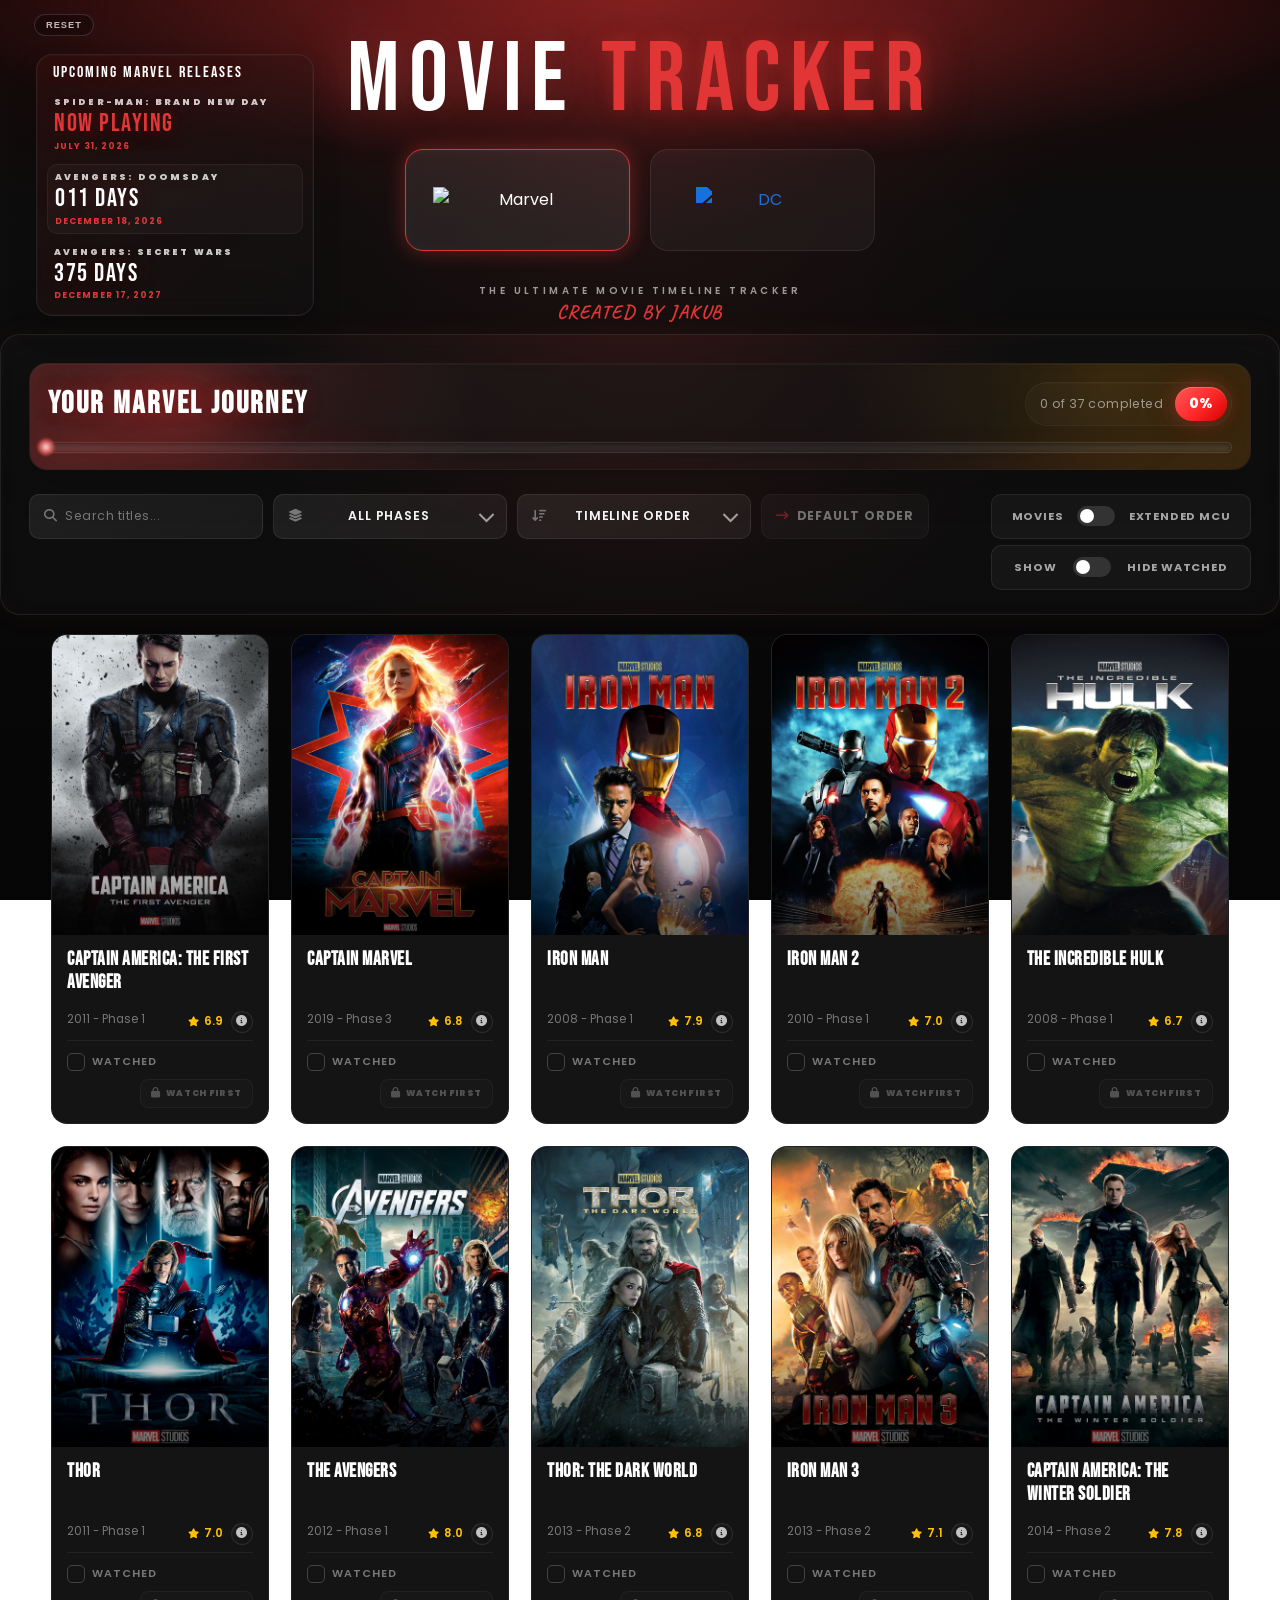
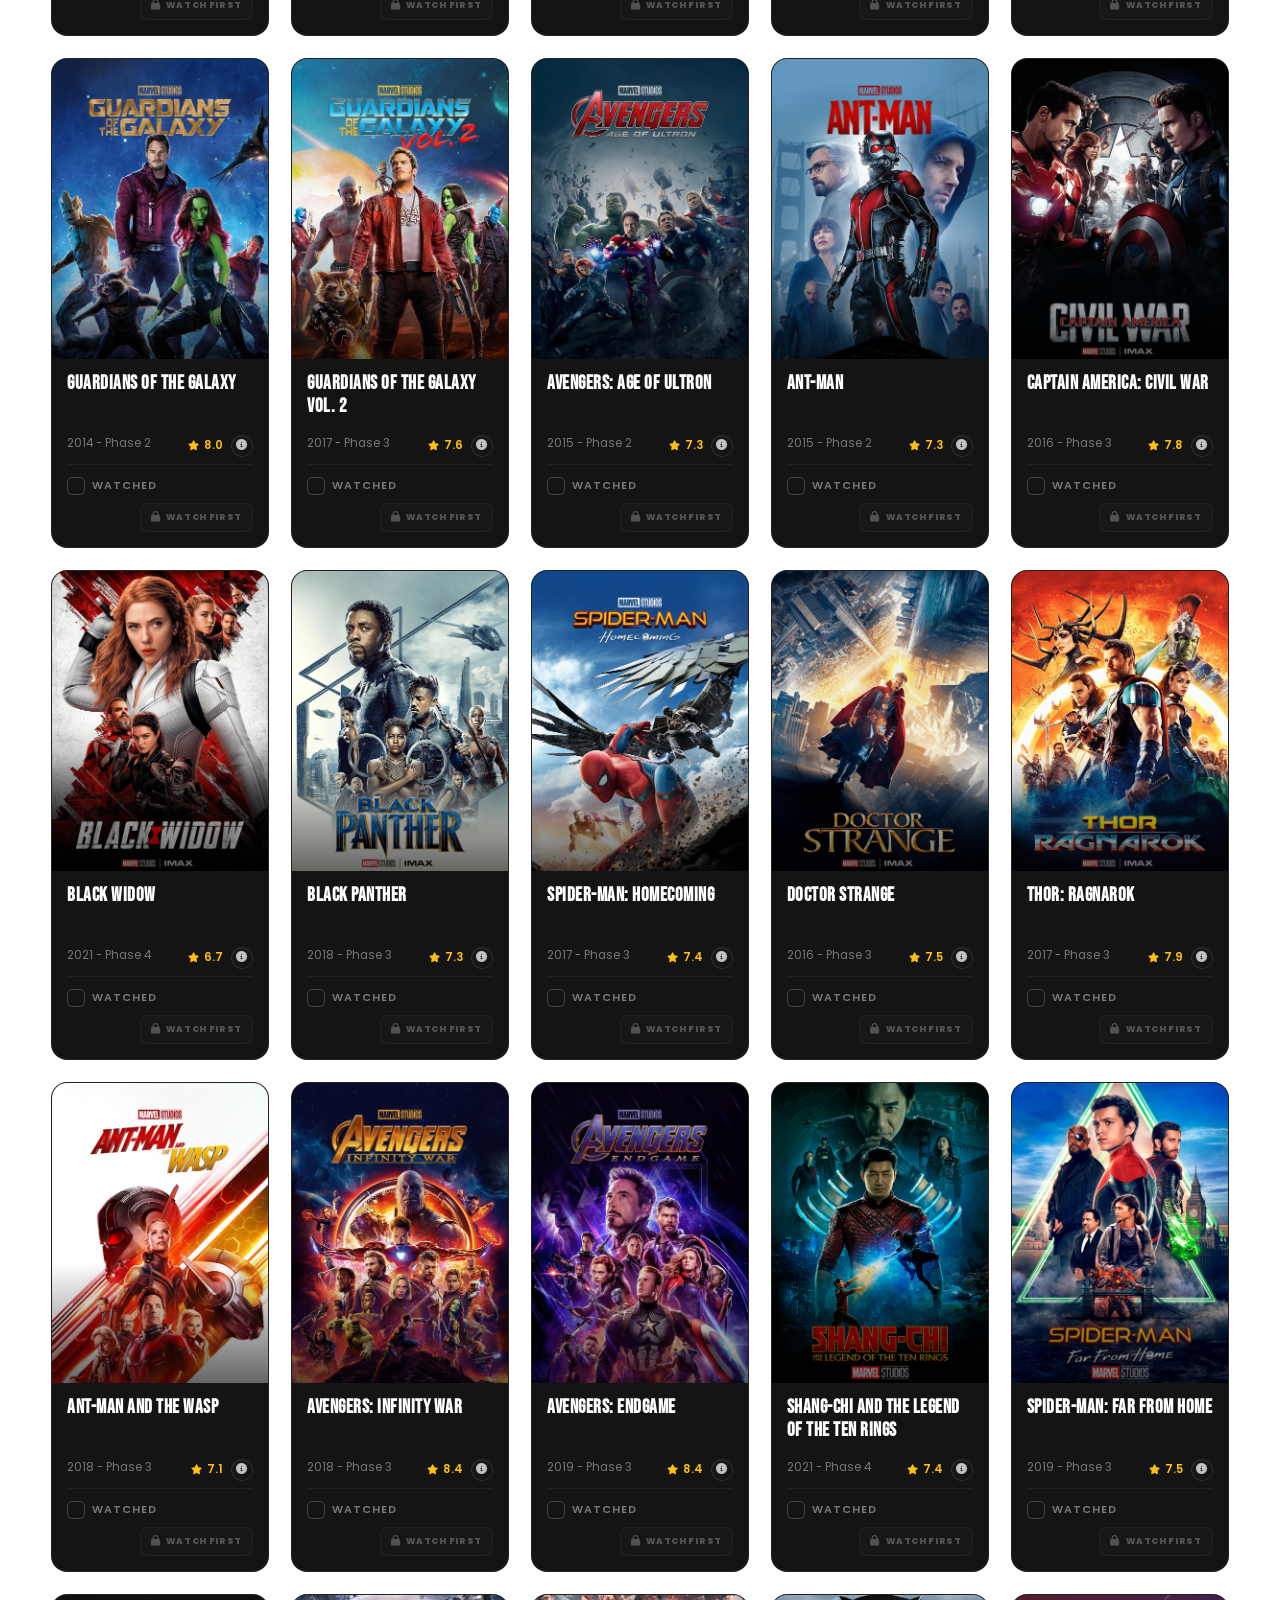
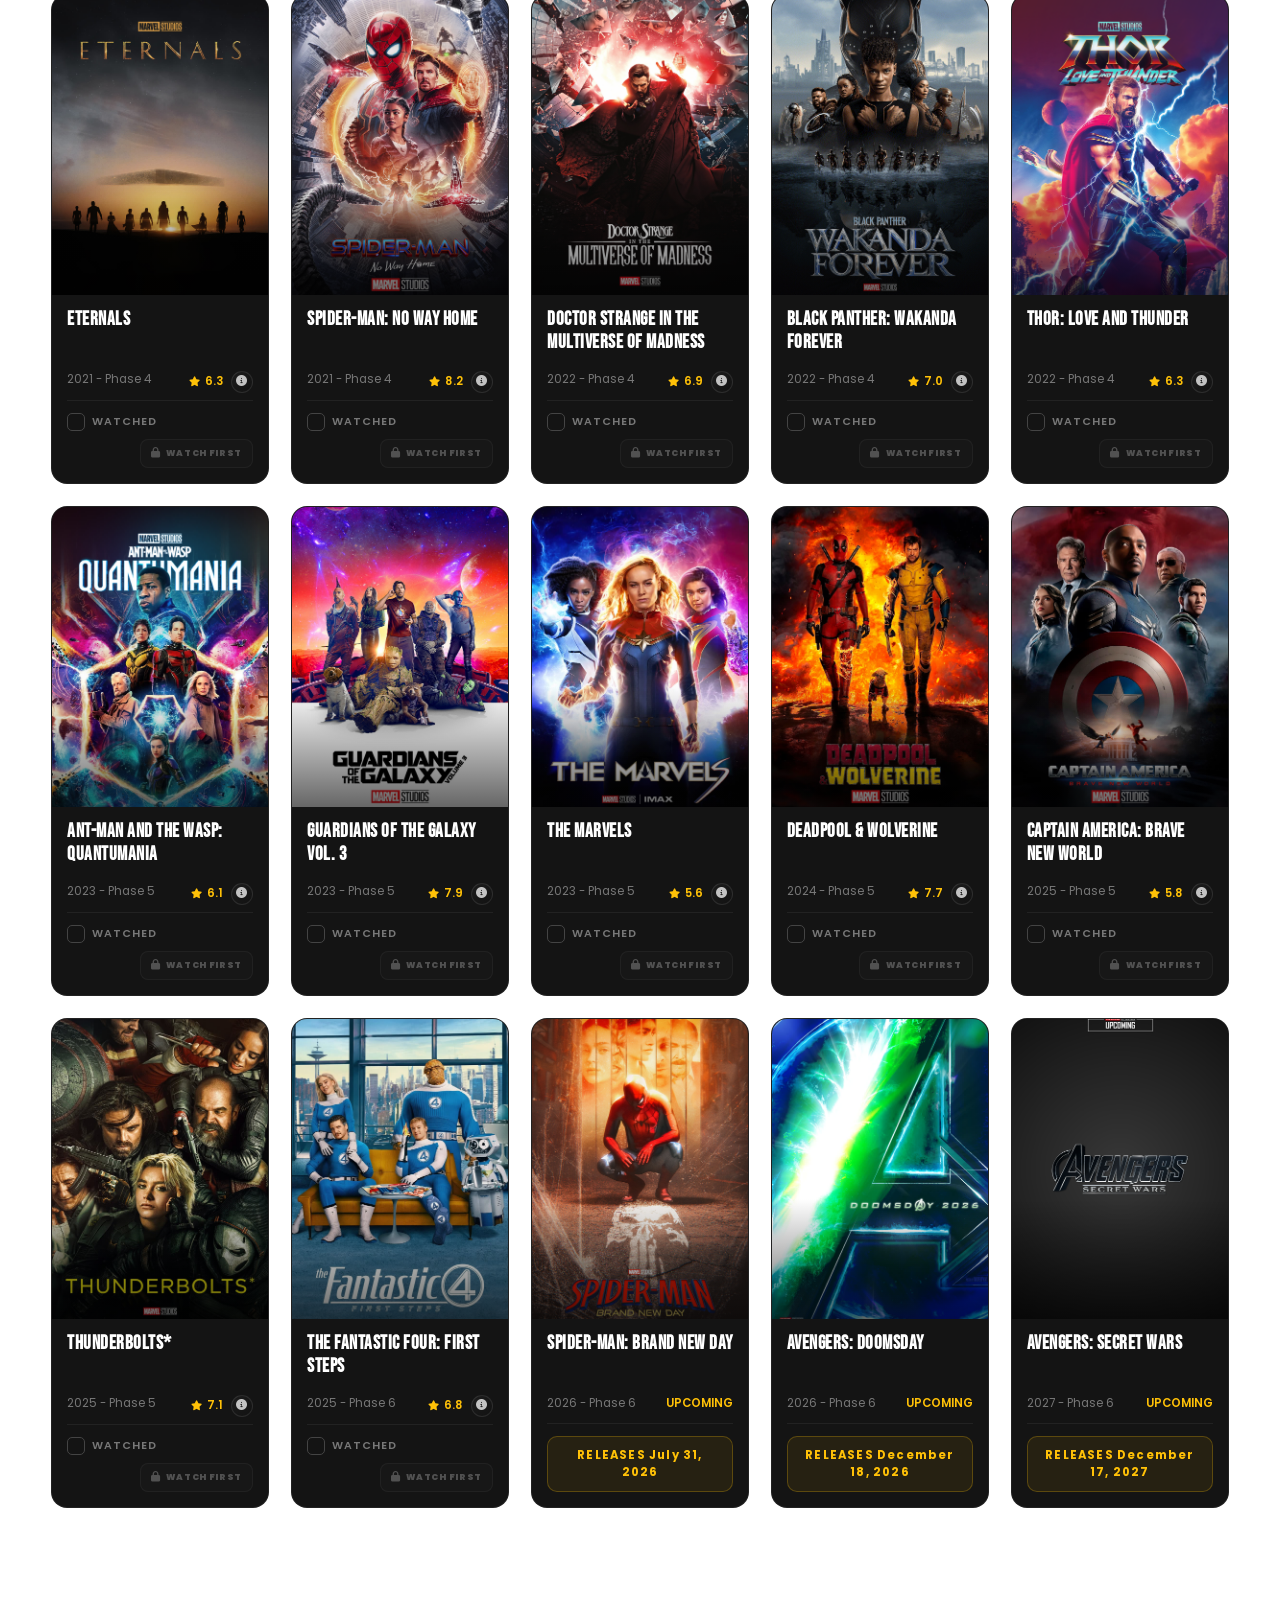
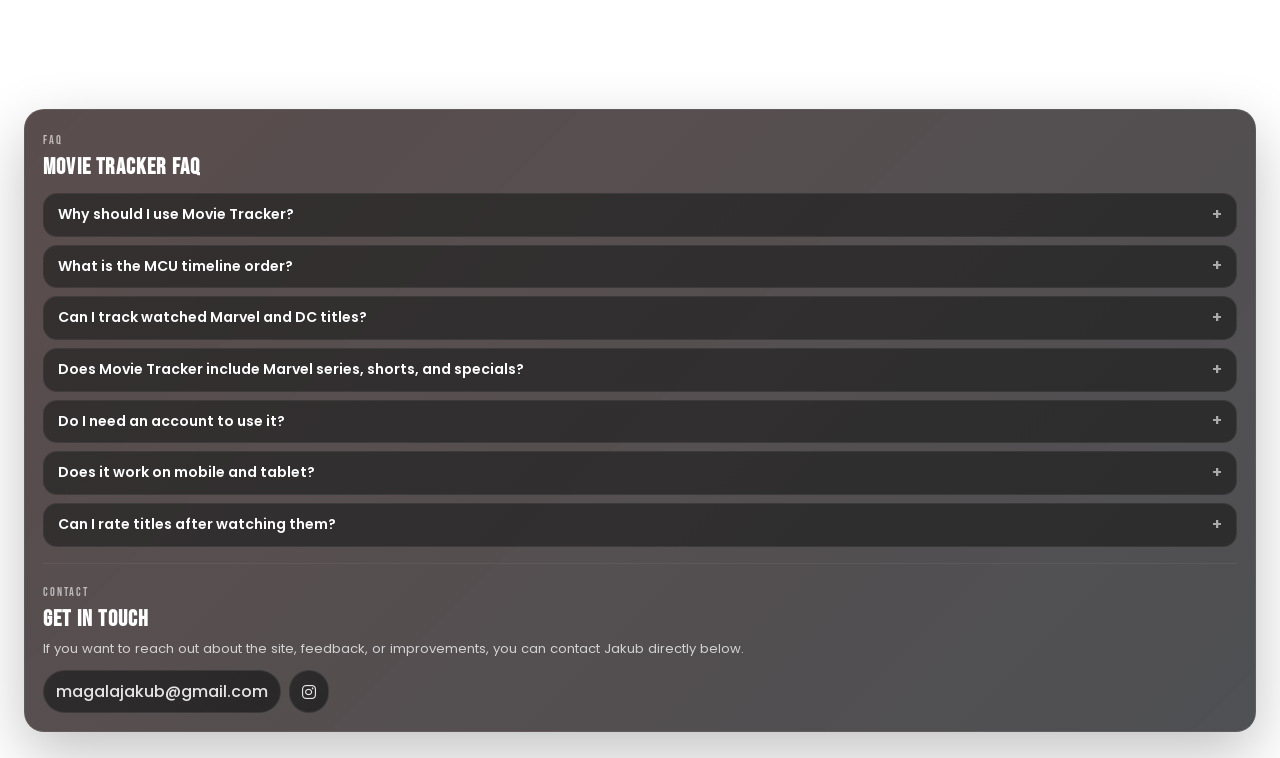
==== commit f83882a7: "Add files via upload" ====
--- a/mcu/index.html
+++ b/mcu/index.html
@@ -17,7 +17,7 @@
     <meta name="robots" content="index,follow,max-image-preview:large">
     <meta name="author" content="Jakub">
     <meta name="theme-color" content="#160707">
-    <link rel="canonical" href="https://movietracker-jakub.netlify.app/">
+    <link rel="canonical" href="https://nichtjakub.github.io/movie-tracker/">
     <link rel="icon" type="image/png" sizes="192x192" href="icon-192.png">
     <link rel="shortcut icon" href="icon-192.png">
     <link rel="icon" type="image/svg+xml" href="favicon.svg">
@@ -28,8 +28,8 @@
     <meta property="og:title" content="Movie Tracker | Marvel & DC Timeline Watchlist">
     <meta property="og:description" content="Track Marvel and DC movies in timeline order, mark watched titles, rate favorites, and follow your progress through the MCU and beyond.">
     <meta property="og:type" content="website">
-    <meta property="og:url" content="https://movietracker-jakub.netlify.app/">
-    <meta property="og:image" content="https://movietracker-jakub.netlify.app/preview.png">
+    <meta property="og:url" content="https://nichtjakub.github.io/movie-tracker/">
+    <meta property="og:image" content="https://nichtjakub.github.io/movie-tracker/preview.png">
     <meta property="og:image:width" content="1200">
     <meta property="og:image:height" content="630">
     <meta property="og:image:alt" content="Movie Tracker preview card with Marvel and DC timeline branding">
@@ -37,7 +37,7 @@
     <meta name="twitter:card" content="summary_large_image">
     <meta name="twitter:title" content="Movie Tracker | Marvel & DC Timeline Watchlist">
     <meta name="twitter:description" content="Track Marvel and DC movies in timeline order, mark watched titles, rate favorites, and follow your progress through the MCU and beyond.">
-    <meta name="twitter:image" content="https://movietracker-jakub.netlify.app/preview.png">
+    <meta name="twitter:image" content="https://nichtjakub.github.io/movie-tracker/preview.png">
     <link href="https://fonts.googleapis.com/css2?family=Bebas+Neue&family=Caveat:wght@700&family=Poppins:wght@300;400;500;600&display=swap" rel="stylesheet">
     <link rel="stylesheet" href="style.css">
     <link rel="stylesheet" href="https://cdnjs.cloudflare.com/ajax/libs/font-awesome/6.4.0/css/all.min.css">
@@ -47,7 +47,7 @@
             "@type": "WebSite",
             "name": "Movie Tracker",
             "alternateName": "Movie Tracker Marvel DC",
-            "url": "https://movietracker-jakub.netlify.app/",
+            "url": "https://nichtjakub.github.io/movie-tracker/",
             "description": "Track Marvel and DC movies in timeline order, mark watched titles, rate favorites, and follow your progress through the MCU and beyond.",
             "author": {
                 "@type": "Person",
@@ -61,8 +61,8 @@
             "@context": "https://schema.org",
             "@type": "Organization",
             "name": "Movie Tracker",
-            "url": "https://movietracker-jakub.netlify.app/",
-            "logo": "https://movietracker-jakub.netlify.app/icon-192.png",
+            "url": "https://nichtjakub.github.io/movie-tracker/",
+            "logo": "https://nichtjakub.github.io/movie-tracker/icon-192.png",
             "email": "mailto:magalajakub@gmail.com",
             "sameAs": [
                 "https://www.instagram.com/jakubm17/"
